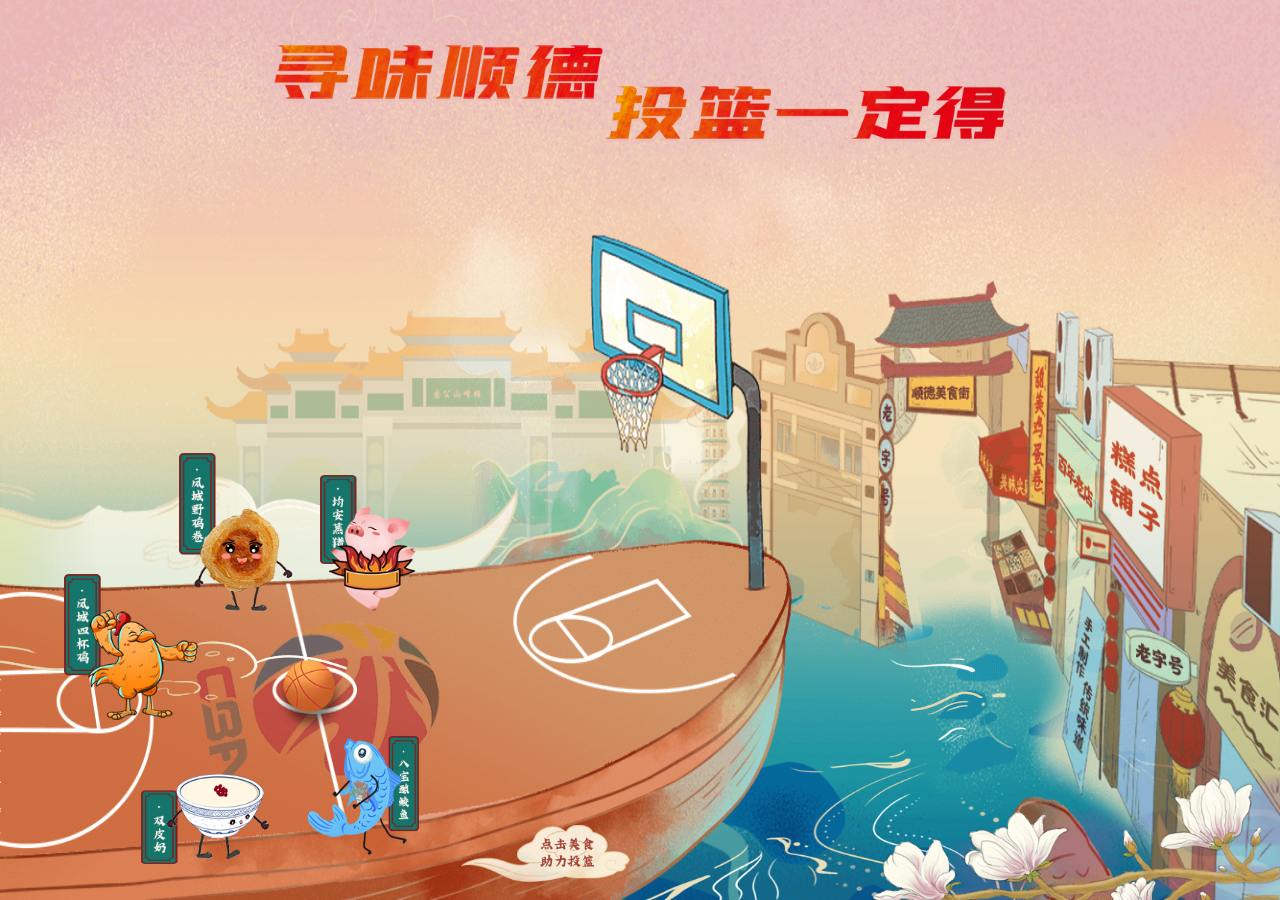
==== index.html @ 1d9ffdba "4" ====
<!DOCTYPE html>
<html lang="en">
<head>
    <meta charset="UTF-8">
    <meta http-equiv="X-UA-Compatible" content="IE=edge">
    <meta name="viewport" content="width=device-width, initial-scale=1.0,minimum-scale=1.0,maximum-scale=1.0,user-scalable=no">
    <title>寻味顺德，投篮一定得</title>

    <script>
        (function (doc, win) {
            var docEl = doc.documentElement,
                resizeEvt = 'orientationchange' in window ? 'orientationchange' : 'resize',
                recalc = function () {
                    var clientWidth = docEl.clientWidth;
                    var clientHeight = docEl.clientHeight;

                    if (!clientWidth) return;

                    // 重点——>取屏幕短边作为clientW  
                    if (clientWidth > clientHeight) {
                        clientWidth = clientHeight;
                    }

                    if (clientWidth > 750) {
                        docEl.style.fontSize = 35 + 'px';
                    } else {
                        docEl.style.fontSize = clientWidth / 16 + 'px';
                    }
                };
            if (!doc.addEventListener) return;
            win.addEventListener(resizeEvt, recalc, false);
            doc.addEventListener('DOMContentLoaded', recalc, false);
        })(document, window);
    </script>

    <link rel="stylesheet" href="./css/init.css">
    <link rel="stylesheet" href="./css/vant.css">
    <link rel="stylesheet" href="./css/animate.min.css">
    <link rel="stylesheet" href="./css/index.css">
</head>
<body>
    <div id="app" v-show="appStatus" style="display: none;" v-cloak ref="view">
        <div id="root">
            <div class="wrapper">
                <div class="mask" v-show="isMaskShow" @click="closeTips()">
                    <img class="tipsImg" src="./images/tip.png" alt="">
                </div>
                <audio id="musicBox" ref="music" src="./images/ribbon.mp3" preload="auto"></audio>

                <div class="wrap">
                    <div class="mask_page"></div>
                    <div class="ribbon"></div>
                    <div class="cheerFood">
                        <div class="cheer_chicken cheer_item cheerFoodShow"></div>
                        <div class="cheer_fcyjj cheer_item"></div>
                        <div class="cheer_pig cheer_item"></div>
                        <div class="cheer_fish cheer_item"></div>
                        <div class="cheer_spn cheer_item"></div>
                        <div class="cheer_basketball cheer_item"></div>
                    </div>
                    <div class="titleBox">
                        <div class="xun"></div>
                        <div class="wei"></div>
                        <div class="shun"></div>
                        <div class="de"></div>
                        <div class="tou"></div>
                        <div class="lan"></div>
                        <div class="yiBox">
                            <div class="yi"></div>
                        </div>
                        <div class="ding"></div>
                        <div class="da"></div>
                    </div>
                    <div class="water1"></div>
                    <div class="water2"></div>
                    <div class="water3"></div>
                    <div class="shipBox"></div>
                    <div class="flowerBox"></div>
                    <div class="cloud"></div>
                    <div class="start"></div>
                    <div class="basketball"></div>
                    <div class="chicken food_item" data-classname="chickenPlay" @click="clickFood($event)"></div>
                    <div class="fcyjj food_item" data-classname="fcyjjPlay" @click="clickFood($event)"></div>
                    <div class="pig food_item" data-classname="pigPlay" @click="clickFood($event)"></div>
                    <div class="fish food_item" data-classname="fishPlay" @click="clickFood($event)"></div>
                    <div class="spn food_item" data-classname="spnPlay" @click="clickFood($event)"></div>
                    <div class="people"></div>
                    <div class="hiddenBall"></div>
                    <div class="page_wrapper">
                        <div class="page_wrap">
                            <div class="title"><img :src="curFoodData.title" alt=""></div>
                            <div class="contentBox">
                                <div class="left_img" id="imgList">
                                    <img @click="previewImg($event)" :src="curFoodData.leftImg[0]" alt="" class="first_img">
                                    <img @click="previewImg($event)" :src="curFoodData.leftImg[1]" alt="" class="second_img">
                                </div>
                                <div class="right_text">
                                    <div class="section" v-for="(val,index) in curFoodData.contentText" :key="index">
                                       {{val}}
                                    </div>
                                </div>
                            </div>
                        </div>

                        <div class="backBtn" @click="closePage()"></div>
                    </div>
                </div>
            </div>
        </div>
    </div>
</body>

<script src="./js/jquery-3.1.1.min.js"></script>
<script src="./js/vue.min.js"></script>

<script>
    var app = new Vue({
        el:"#app",
        data:{
            winScreenW:window.screen.width,
            winScreenH:window.screen.height,
            clientW:document.documentElement.clientWidth,
            clientH:document.documentElement.clientHeight,
            appStatus:false,

            //追加参数
            isMaskShow:true,   //mask遮罩层是否显示
            isFlag:true,       //节流，防止频繁点击食物
            timer:null,        //土鸡跳动的定时器
            curFoodIndex:-1,   //当前点击的食物下标
            curFoodData:{      //当前点击的食物数据
                id:1,
                title:"",
                leftImg:[],
                contentText:[]
            },
            // 所有食物的数据
            pageData:[
                {
                    id:1,
                    title:"./images/page_chicken_title.png",
                    leftImg:["./images/page_chicken_1.png","./images/page_chicken_2.png"],
                    contentText:[
                        " “无鸡不成宴”，凤城四杯鸡是顺德传统名菜之一，每逢重大节日，少不了凤城四杯鸡的身影。",
                        "凤城四杯鸡是顺德传统名菜之一，因用四杯调料即一杯油（今用水）、一杯酒、一杯糖、一杯酱油调味而得名。这是顺德人传统吃鸡的煮法，四杯的份量是经过顺德厨师们摸索后，发现混合的味道刚刚好，煮出来的鸡颜色较深，味道浓郁，香气十足，四味调和！是一道地道的顺德家常菜。"
                    ]
                },
                {
                    id:2,
                    title:"./images/page_fcyjj_title.png",
                    leftImg:["./images/page_fcyjj_1.png","./images/page_fcyjj_2.png"],
                    contentText:[
                        "凤城野鸡卷又称大良肉卷，是广东省传统的汉族名点，属于粤菜系。产于广东省佛山市顺德区大良，二十世纪二十年代大良宜春园酒家董程师傅创制。",
                        "名目与清代袁枚《随园食谱》所载的野鸡卷相同，而用料、制作相异。以肥肉片制成，特点是甘脆酥化，焦香味美，肥而不腻，宜酒宜茶。凤城野鸡卷色泽金黄，外酥里嫩，风味特别，流传市肆，遂为顺德名肴。"
                    ]
                },
                {
                    id:3,
                    title:"./images/page_pig_title.png",
                    leftImg:["./images/page_pig_1.png","./images/page_pig_2.png"],
                    contentText:[
                        "“均安蒸猪”被称为顺德几大名菜中的“贵族”。均安蒸猪最大的特色就是一次蒸整头猪，制作工艺讲究生猪的宰割的刀工，特殊工艺制法和蒸煮火候。",
                        "均安蒸猪，关键是要有一套大型的烹具，一个超大的农家土灶，一个特大口径的铁锅，还要有一个长方形的木盆。制作时先把宰好洗干净的全猪起骨，然后用精盐、白糖、黑胡椒粉、五香粉等佐料涂遍猪的内外，体外是不用加任何染色素的。涂抹过后腌大约两小时，然后用旺火隔水蒸它一小时，就可以食用了。全猪熟肉皮爽肉滑，肥而不腻。"
                    ]
                },
                {
                    id:4,
                    title:"./images/page_fish_title.png",
                    leftImg:["./images/page_fish_1.png","./images/page_fish_2.png"],
                    contentText:[
                        " 据传，均安有个叫万让的孝子，他的父亲非常喜欢吃鲮鱼，但是鲮鱼幼骨丝特别多，所以他为其父经常去骨。对此很是苦恼，终于有一天，他想到了酿鲮鱼的方法。",
                        "他先把鲮鱼的皮囊剥出来，起去其骨，把鲮鱼肉剁成肉茸，加上少许的生粉、精盐和炒香的花生、芝麻、葱花，把它们捞匀猜韧后再酿回皮囊中，使其还原成鲮鱼模样，然后用慢火把它煎熟。八宝酿鲮鱼，不仅纯鲮鱼肉味而满足了口感，而且无骨而免除了骨鲠的烦恼。",
                        "不久，这道菜就在顺德当地流传并逐渐远播，人们还特意把这道菜取“让”字的谐音，把它叫作“酿鱼”。"
                    ]
                },
                {
                    id:5,
                    title:"./images/page_spn_title.png",
                    leftImg:["./images/page_spn_1.png","./images/page_spn_2.png"],
                    contentText:[
                        " 当年顺德一位叫何十三的农家子弟，在清晨烹制早餐的时候，不小心在水牛奶里翻了个花样，不久有个识货的老朋友买去了配方，开了间食档，顺德双皮奶便吃成了传统，而双皮奶也便由清末流传至今。",
                        "双皮奶，上层奶皮甘香，下层奶皮香滑润口。吃起来，香气浓郁 ，入口嫩滑，让人唇齿留香。"
                    ]
                }
            ]
        },
        created:function (){
            // this.getScreenScale();
        },
        mounted:function (){
            // window.addEventListener("resize",this.reverseFun,false);
            // 调用横屏切换方法
            this.resizeScreen();

            this.appStatus = true;

            // 土鸡每隔两秒跳一次
            this.jump();
        },
        computed:{
            // wrapperStyle:function (){
            //     if(this.clientW < this.clientH){
            //         this.isMaskShow = true;
            //         return {
            //             width:this.clientH + "px",
            //             height:this.clientW + "px",
            //             transform:"rotate(90deg) translateZ(0)",
            //             transformOrigin:this.clientW / 2 + 'px ' + this.clientW / 2 + 'px'
            //         }
            //     }else{
            //         this.isMaskShow = false;

            //         return {
            //             width:this.clientW + "px",
            //             height:this.clientH + "px"
            //         }
            //     }
            // },
            // curFoodData:function (){
            //     console.log("this.curFoodIndex",this.curFoodIndex,this.pageData[this.curFoodIndex]);
            //     return this.pageData[this.curFoodIndex];
            // }
        },
        watch:{
            curFoodIndex:function (newValue,oldvalue){
                this.curFoodData = this.pageData[newValue];
            }
        },
        methods:{
            // 获取屏幕缩放信息
            // getScreenScale:function (){
            //     if(this.clientW > 750){
            //         this.clientW = 640;
            //     }
            // },

            // 关闭横屏观看提示
            closeTips:function (){
                this.isMaskShow = false;
            },

            // 屏幕换向
            // reverseFun:function (){
            //     this.clientW =  document.documentElement.clientWidth;               
            //     this.clientH =  document.documentElement.clientHeight;
            //     console.log("247clientW",this.clientW,"clientH",this.clientH);            
            // },

            // 土鸡每隔两秒蹦一次
            jump:function (){
                var count = 0;
                this.timer = setInterval(function (){
                    if(count >= $(".food_item").length){
                        count = 0;
                    }
                    $(".food_item").eq(count).addClass("chicken_jump").siblings().removeClass("chicken_jump");
                    count++;
                },2000)
            },

            // 点击食物触发
            clickFood:function (event){
                if(!this.isFlag){
                    return false;
                }

                var _this = this;
                _this.isFlag = false;
                var targetEle = event.target;
                var targetClassName = targetEle.dataset.classname;
                this.playBall(event.target);
                clearInterval(this.timer);
                $(".food_item").removeClass("chicken_jump");

                setTimeout(function (){
                    $(".basketball").addClass("passBall");
                    setTimeout(function (){
                        $(".people").addClass("dunk_pig");

                        setTimeout(function (){
                            $(".hiddenBall").addClass("hideBallShow");

                            // 球在下落的过程中弹出喝彩框
                            setTimeout(function (){
                                $(".mask_page").addClass("maskShow");
                                $(".ribbon").css("display","block");
                                $(".cheerFood").css("display","block");
                                _this.$refs.music.play();
                                _this.$refs.music.volume = 0.6;

                                setTimeout(function (){
                                    // 喝彩过程结束
                                    $(".ribbon").css("display","none");
                                    $(".cheerFood").css("display","none");
                                    $(".page_wrapper").addClass("page_wrapper_show").css("display","block");
                                    $(".right_text").scrollTop(0);

                                    // 声音延长两秒才结束
                                    setTimeout(function (){
                                        _this.$refs.music.pause();
                                        _this.$refs.music.load();
                                    },500)
                                },2000)
                            },600)

                            setTimeout(function (){
                                $(".hiddenBall").removeClass("hideBallShow");
                                $(".basketball").css("display","block");
                                $(".people").removeClass("dunk_pig");
                                targetEle.classList.remove(targetClassName);
                            },2000)
                        },1500)
                    },300)

                    setTimeout(function (){
                        $(".basketball").removeClass("passBall").css("display","none");
                    },1200)
                },500)
                
            },

            // 食物触碰篮球
            playBall:function (ele){
                var _this = this;
                switch (ele.dataset.classname) {
                    case "chickenPlay":
                        ele.classList.add("chickenPlay");
                        _this.curFoodIndex = 0;
                        break;
                    case "fcyjjPlay":
                        ele.classList.add("fcyjjPlay");
                        _this.curFoodIndex = 1;
                        break;
                    case "pigPlay":
                        ele.classList.add("pigPlay");
                        _this.curFoodIndex = 2;
                        break;
                    case "fishPlay":
                        ele.classList.add("fishPlay");
                        _this.curFoodIndex = 3;
                        break;
                    case "spnPlay":
                        ele.classList.add("spnPlay");
                        _this.curFoodIndex = 4;
                        break;
                    default:
                        ele.classList.add("chickenPlay");
                        _this.curFoodIndex = 0;
                        break;
                }
                console.log("321this.curFoodIndex",this.curFoodIndex);
            },
            
            // 点击返回按钮
            closePage:function (){
                var _this = this;
                $(".page_wrapper").css("display","block").removeClass("page_wrapper_show").addClass("page_wrapper_hide");
                setTimeout(function (){
                    $(".mask_page").removeClass("maskShow");
                    $(".page_wrapper").css("display","none").removeClass("page_wrapper_hide");
                    _this.jump();
                    _this.isFlag = true;
                },300)
            },

            // 横屏切换
            resizeScreen:function (){
                const _this = this;
                // 利用 CSS3 旋转 对根容器逆时针旋转 90 度
                const detectOrient = function() {
                    _this.clientW =  document.documentElement.clientWidth;               
                    _this.clientH =  document.documentElement.clientHeight;
                    $wrapper = _this.$refs.view, // 这里是页面最外层元素
                    style = "";

                    if (_this.clientW >= _this.clientH) {
                        // 横屏
                        _this.isMaskShow = false;
                        style += "width:" + _this.clientW + "px;"; // 注意旋转后的宽高切换
                        style += "height:" + _this.clientH + "px;";
                        style += "-webkit-transform: rotate(0); transform: rotate(0);";
                        style += "-webkit-transform-origin: 0 0;";
                        style += "transform-origin: 0 0;";
                    } else {
                        // 竖屏
                        _this.isMaskShow = true;
                        style += "width:" + _this.clientH + "px;";
                        style += "height:" + _this.clientW + "px;";
                        style +=
                            "-webkit-transform: rotate(90deg); transform: rotate(90deg);";
                        // 注意旋转中点的处理
                        style +=
                            "-webkit-transform-origin: " +
                            _this.clientW / 2 +
                            "px " +
                            _this.clientW / 2 +
                            "px;";
                        style += "transform-origin: " + _this.clientW / 2 + "px " + _this.clientW / 2 + "px;";
                    }
                    $wrapper.style.cssText = style;
                };
                window.onresize = detectOrient;
                detectOrient();
            },

            // 图片点击放大
            previewImg:function (e){
                var appBox=document.getElementById('app');
                var  newDiv=document.createElement('div');
                newDiv.style="width:100%;height:100%;position: absolute;left:0;top:0;background-color:rgba(0,0,0,.6);z-index:9999;";
                newDiv.classList.add("previewImgWrap");

                var  newImg=document.createElement('img');
                newImg.style="position: absolute;top:50%;left:50%;width:80%;height:80%;z-index:10000;transform:translate(-50%,-50%);object-fit: contain;";
                newImg.src=e.target.src;
               
                newDiv.appendChild(newImg);
                appBox.appendChild(newDiv);
                
                $(".previewImgWrap").click(function (){
                    if(!!this){
                        appBox.removeChild(this);
                    }
                })
            }

        },
    })
</script>
</html>
---- css/init.css ----
*{
  -webkit-overflow-scrolling : touch;
}
.mint-indicator {
    display: block;
    width: 100%;
    height: 100%;
    position: fixed;
    left: 0;
    top: 0;
    z-index: 9999999999;
  }
  body,
  div,
  span,
  header,
  footer,
  nav,
  section,
  aside,
  article,
  ul,
  dl,
  dt,
  dd,
  li,
  a,
  p,
  h1,
  h2,
  h3,
  h4,
  h5,
  h6,
  i,
  b,
  textarea,
  button,
  input,
  select,
  figure,
  figcaption {
    padding: 0;
    margin: 0;
    list-style: none;
    font-style: normal;
    text-decoration: none;
    border: none;
    font-weight: normal;
    font-family: "Microsoft Yahei";
    box-sizing: border-box;
    -webkit-tap-highlight-color: transparent;
    -webkit-font-smoothing: antialiased;
    -webkit-backface-visibility: hidden;
    opacity: 1;
  }
  div,
  header,
  footer,
  section,
  article,
  aside {
    display: block;
  }
  body:hover,
  div:hover,
  span:hover,
  header:hover,
  footer:hover,
  nav:hover,
  section:hover,
  aside:hover,
  article:hover,
  ul:hover,
  dl:hover,
  dt:hover,
  dd:hover,
  li:hover,
  a:hover,
  p:hover,
  h1:hover,
  h2:hover,
  h3:hover,
  h4:hover,
  h5:hover,
  h6:hover,
  i:hover,
  b:hover,
  textarea:hover,
  button:hover,
  input:hover,
  select:hover,
  figure:hover,
  figcaption:hover {
    outline: none;
  }
  input[type="button"],
  input[type="submit"],
  input[type="search"],
  input[type="reset"] {
    -webkit-appearance: none;
  }
  textarea {
    -webkit-appearance: none;
  }
  
  img {
    border: none;
    display: block;
    max-width: 100%;
    transform: translate3d(0, 0, 0);
  }
  html,
  body {
    font-size: 12px;
    width: 100%;
    height: 100%;
    background: #fafafa !important;
    user-select: none;
    -webkit-user-select: none;
  }
  em {
    font-style: normal;
  }
  table {
    border-collapse: collapse;
    width: 100%;
  }
  input,
  textarea,p,h1,h2,h3,h4,h5 {
    -webkit-user-select: text;
  }

  [v-cloak]{
    display: none !important;
  }
---- css/vant.css ----
html{-webkit-tap-highlight-color:transparent}body{margin:0}a{text-decoration:none}[class*=van-]:focus,a:focus,button:focus,input:focus,textarea:focus{outline:0}ol,ul{margin:0;padding:0;list-style:none}button,input,textarea{color:inherit;font:inherit}.van-ellipsis{overflow:hidden;white-space:nowrap;text-overflow:ellipsis}.van-multi-ellipsis--l2{display:-webkit-box;overflow:hidden;text-overflow:ellipsis;-webkit-line-clamp:2;-webkit-box-orient:vertical}.van-multi-ellipsis--l3{display:-webkit-box;overflow:hidden;text-overflow:ellipsis;-webkit-line-clamp:3;-webkit-box-orient:vertical}.van-clearfix::after{display:table;clear:both;content:''}[class*=van-hairline]::after{position:absolute;box-sizing:border-box;content:' ';pointer-events:none;top:-50%;right:-50%;bottom:-50%;left:-50%;border:0 solid #ebedf0;-webkit-transform:scale(.5);transform:scale(.5)}.van-hairline,.van-hairline--bottom,.van-hairline--left,.van-hairline--right,.van-hairline--surround,.van-hairline--top,.van-hairline--top-bottom{position:relative}.van-hairline--top::after{border-top-width:1px}.van-hairline--left::after{border-left-width:1px}.van-hairline--right::after{border-right-width:1px}.van-hairline--bottom::after{border-bottom-width:1px}.van-hairline--top-bottom::after,.van-hairline-unset--top-bottom::after{border-width:1px 0}.van-hairline--surround::after{border-width:1px}@-webkit-keyframes van-slide-up-enter{from{-webkit-transform:translate3d(0,100%,0);transform:translate3d(0,100%,0)}}@keyframes van-slide-up-enter{from{-webkit-transform:translate3d(0,100%,0);transform:translate3d(0,100%,0)}}@-webkit-keyframes van-slide-up-leave{to{-webkit-transform:translate3d(0,100%,0);transform:translate3d(0,100%,0)}}@keyframes van-slide-up-leave{to{-webkit-transform:translate3d(0,100%,0);transform:translate3d(0,100%,0)}}@-webkit-keyframes van-slide-down-enter{from{-webkit-transform:translate3d(0,-100%,0);transform:translate3d(0,-100%,0)}}@keyframes van-slide-down-enter{from{-webkit-transform:translate3d(0,-100%,0);transform:translate3d(0,-100%,0)}}@-webkit-keyframes van-slide-down-leave{to{-webkit-transform:translate3d(0,-100%,0);transform:translate3d(0,-100%,0)}}@keyframes van-slide-down-leave{to{-webkit-transform:translate3d(0,-100%,0);transform:translate3d(0,-100%,0)}}@-webkit-keyframes van-slide-left-enter{from{-webkit-transform:translate3d(-100%,0,0);transform:translate3d(-100%,0,0)}}@keyframes van-slide-left-enter{from{-webkit-transform:translate3d(-100%,0,0);transform:translate3d(-100%,0,0)}}@-webkit-keyframes van-slide-left-leave{to{-webkit-transform:translate3d(-100%,0,0);transform:translate3d(-100%,0,0)}}@keyframes van-slide-left-leave{to{-webkit-transform:translate3d(-100%,0,0);transform:translate3d(-100%,0,0)}}@-webkit-keyframes van-slide-right-enter{from{-webkit-transform:translate3d(100%,0,0);transform:translate3d(100%,0,0)}}@keyframes van-slide-right-enter{from{-webkit-transform:translate3d(100%,0,0);transform:translate3d(100%,0,0)}}@-webkit-keyframes van-slide-right-leave{to{-webkit-transform:translate3d(100%,0,0);transform:translate3d(100%,0,0)}}@keyframes van-slide-right-leave{to{-webkit-transform:translate3d(100%,0,0);transform:translate3d(100%,0,0)}}@-webkit-keyframes van-fade-in{from{opacity:0}to{opacity:1}}@keyframes van-fade-in{from{opacity:0}to{opacity:1}}@-webkit-keyframes van-fade-out{from{opacity:1}to{opacity:0}}@keyframes van-fade-out{from{opacity:1}to{opacity:0}}@-webkit-keyframes van-rotate{from{-webkit-transform:rotate(0);transform:rotate(0)}to{-webkit-transform:rotate(360deg);transform:rotate(360deg)}}@keyframes van-rotate{from{-webkit-transform:rotate(0);transform:rotate(0)}to{-webkit-transform:rotate(360deg);transform:rotate(360deg)}}.van-fade-enter-active{-webkit-animation:.3s van-fade-in;animation:.3s van-fade-in}.van-fade-leave-active{-webkit-animation:.3s van-fade-out;animation:.3s van-fade-out}.van-slide-up-enter-active{-webkit-animation:van-slide-up-enter .3s both ease;animation:van-slide-up-enter .3s both ease}.van-slide-up-leave-active{-webkit-animation:van-slide-up-leave .3s both ease;animation:van-slide-up-leave .3s both ease}.van-slide-down-enter-active{-webkit-animation:van-slide-down-enter .3s both ease;animation:van-slide-down-enter .3s both ease}.van-slide-down-leave-active{-webkit-animation:van-slide-down-leave .3s both ease;animation:van-slide-down-leave .3s both ease}.van-slide-left-enter-active{-webkit-animation:van-slide-left-enter .3s both ease;animation:van-slide-left-enter .3s both ease}.van-slide-left-leave-active{-webkit-animation:van-slide-left-leave .3s both ease;animation:van-slide-left-leave .3s both ease}.van-slide-right-enter-active{-webkit-animation:van-slide-right-enter .3s both ease;animation:van-slide-right-enter .3s both ease}.van-slide-right-leave-active{-webkit-animation:van-slide-right-leave .3s both ease;animation:van-slide-right-leave .3s both ease}.van-overlay{position:fixed;top:0;left:0;z-index:1;width:100%;height:100%;background-color:rgba(0,0,0,.7)}.van-info{position:absolute;top:0;right:0;box-sizing:border-box;min-width:16px;padding:0 3px;color:#fff;font-weight:500;font-size:12px;font-family:PingFang SC,Helvetica Neue,Arial,sans-serif;line-height:14px;text-align:center;background-color:#ee0a24;border:1px solid #fff;border-radius:16px;-webkit-transform:translate(50%,-50%);transform:translate(50%,-50%);-webkit-transform-origin:100%;transform-origin:100%}.van-info--dot{width:8px;min-width:0;height:8px;background-color:#ee0a24;border-radius:100%}.van-sidebar-item{display:block;box-sizing:border-box;padding:20px 12px 20px 8px;overflow:hidden;color:#323233;font-size:14px;line-height:20px;word-wrap:break-word;background-color:#fafafa;border-left:3px solid transparent;cursor:pointer;-webkit-user-select:none;user-select:none}.van-sidebar-item__text{position:relative;display:inline-block}.van-sidebar-item:active{background-color:#f2f3f5}.van-sidebar-item:not(:last-child)::after{border-bottom-width:1px}.van-sidebar-item--select{color:#323233;font-weight:500;border-color:#ee0a24}.van-sidebar-item--select::after{border-right-width:1px}.van-sidebar-item--select,.van-sidebar-item--select:active{background-color:#fff}.van-sidebar-item--disabled{color:#c8c9cc;cursor:not-allowed}.van-sidebar-item--disabled:active{background-color:#fafafa}@font-face{font-weight:400;font-family:vant-icon;font-style:normal;font-display:auto;src:url(https://img.yzcdn.cn/vant/vant-icon-db1de1.woff2) format('woff2'),url(https://img.yzcdn.cn/vant/vant-icon-db1de1.woff) format('woff'),url(https://img.yzcdn.cn/vant/vant-icon-db1de1.ttf) format('truetype')}.van-icon{position:relative;display:inline-block;font:normal normal normal 14px/1 vant-icon;font-size:inherit;text-rendering:auto;-webkit-font-smoothing:antialiased}.van-icon::before{display:inline-block}.van-icon-add-o::before{content:"\F000"}.van-icon-add-square::before{content:"\F001"}.van-icon-add::before{content:"\F002"}.van-icon-after-sale::before{content:"\F003"}.van-icon-aim::before{content:"\F004"}.van-icon-alipay::before{content:"\F005"}.van-icon-apps-o::before{content:"\F006"}.van-icon-arrow-down::before{content:"\F007"}.van-icon-arrow-left::before{content:"\F008"}.van-icon-arrow-up::before{content:"\F009"}.van-icon-arrow::before{content:"\F00A"}.van-icon-ascending::before{content:"\F00B"}.van-icon-audio::before{content:"\F00C"}.van-icon-award-o::before{content:"\F00D"}.van-icon-award::before{content:"\F00E"}.van-icon-bag-o::before{content:"\F00F"}.van-icon-bag::before{content:"\F010"}.van-icon-balance-list-o::before{content:"\F011"}.van-icon-balance-list::before{content:"\F012"}.van-icon-balance-o::before{content:"\F013"}.van-icon-balance-pay::before{content:"\F014"}.van-icon-bar-chart-o::before{content:"\F015"}.van-icon-bars::before{content:"\F016"}.van-icon-bell::before{content:"\F017"}.van-icon-bill-o::before{content:"\F018"}.van-icon-bill::before{content:"\F019"}.van-icon-birthday-cake-o::before{content:"\F01A"}.van-icon-bookmark-o::before{content:"\F01B"}.van-icon-bookmark::before{content:"\F01C"}.van-icon-browsing-history-o::before{content:"\F01D"}.van-icon-browsing-history::before{content:"\F01E"}.van-icon-brush-o::before{content:"\F01F"}.van-icon-bulb-o::before{content:"\F020"}.van-icon-bullhorn-o::before{content:"\F021"}.van-icon-calender-o::before{content:"\F022"}.van-icon-card::before{content:"\F023"}.van-icon-cart-circle-o::before{content:"\F024"}.van-icon-cart-circle::before{content:"\F025"}.van-icon-cart-o::before{content:"\F026"}.van-icon-cart::before{content:"\F027"}.van-icon-cash-back-record::before{content:"\F028"}.van-icon-cash-on-deliver::before{content:"\F029"}.van-icon-cashier-o::before{content:"\F02A"}.van-icon-certificate::before{content:"\F02B"}.van-icon-chart-trending-o::before{content:"\F02C"}.van-icon-chat-o::before{content:"\F02D"}.van-icon-chat::before{content:"\F02E"}.van-icon-checked::before{content:"\F02F"}.van-icon-circle::before{content:"\F030"}.van-icon-clear::before{content:"\F031"}.van-icon-clock-o::before{content:"\F032"}.van-icon-clock::before{content:"\F033"}.van-icon-close::before{content:"\F034"}.van-icon-closed-eye::before{content:"\F035"}.van-icon-cluster-o::before{content:"\F036"}.van-icon-cluster::before{content:"\F037"}.van-icon-column::before{content:"\F038"}.van-icon-comment-circle-o::before{content:"\F039"}.van-icon-comment-circle::before{content:"\F03A"}.van-icon-comment-o::before{content:"\F03B"}.van-icon-comment::before{content:"\F03C"}.van-icon-completed::before{content:"\F03D"}.van-icon-contact::before{content:"\F03E"}.van-icon-coupon-o::before{content:"\F03F"}.van-icon-coupon::before{content:"\F040"}.van-icon-credit-pay::before{content:"\F041"}.van-icon-cross::before{content:"\F042"}.van-icon-debit-pay::before{content:"\F043"}.van-icon-delete::before{content:"\F044"}.van-icon-descending::before{content:"\F045"}.van-icon-description::before{content:"\F046"}.van-icon-desktop-o::before{content:"\F047"}.van-icon-diamond-o::before{content:"\F048"}.van-icon-diamond::before{content:"\F049"}.van-icon-discount::before{content:"\F04A"}.van-icon-down::before{content:"\F04B"}.van-icon-ecard-pay::before{content:"\F04C"}.van-icon-edit::before{content:"\F04D"}.van-icon-ellipsis::before{content:"\F04E"}.van-icon-empty::before{content:"\F04F"}.van-icon-envelop-o::before{content:"\F050"}.van-icon-exchange::before{content:"\F051"}.van-icon-expand-o::before{content:"\F052"}.van-icon-expand::before{content:"\F053"}.van-icon-eye-o::before{content:"\F054"}.van-icon-eye::before{content:"\F055"}.van-icon-fail::before{content:"\F056"}.van-icon-failure::before{content:"\F057"}.van-icon-filter-o::before{content:"\F058"}.van-icon-fire-o::before{content:"\F059"}.van-icon-fire::before{content:"\F05A"}.van-icon-flag-o::before{content:"\F05B"}.van-icon-flower-o::before{content:"\F05C"}.van-icon-free-postage::before{content:"\F05D"}.van-icon-friends-o::before{content:"\F05E"}.van-icon-friends::before{content:"\F05F"}.van-icon-gem-o::before{content:"\F060"}.van-icon-gem::before{content:"\F061"}.van-icon-gift-card-o::before{content:"\F062"}.van-icon-gift-card::before{content:"\F063"}.van-icon-gift-o::before{content:"\F064"}.van-icon-gift::before{content:"\F065"}.van-icon-gold-coin-o::before{content:"\F066"}.van-icon-gold-coin::before{content:"\F067"}.van-icon-good-job-o::before{content:"\F068"}.van-icon-good-job::before{content:"\F069"}.van-icon-goods-collect-o::before{content:"\F06A"}.van-icon-goods-collect::before{content:"\F06B"}.van-icon-graphic::before{content:"\F06C"}.van-icon-home-o::before{content:"\F06D"}.van-icon-hot-o::before{content:"\F06E"}.van-icon-hot-sale-o::before{content:"\F06F"}.van-icon-hot-sale::before{content:"\F070"}.van-icon-hot::before{content:"\F071"}.van-icon-hotel-o::before{content:"\F072"}.van-icon-idcard::before{content:"\F073"}.van-icon-info-o::before{content:"\F074"}.van-icon-info::before{content:"\F075"}.van-icon-invition::before{content:"\F076"}.van-icon-label-o::before{content:"\F077"}.van-icon-label::before{content:"\F078"}.van-icon-like-o::before{content:"\F079"}.van-icon-like::before{content:"\F07A"}.van-icon-live::before{content:"\F07B"}.van-icon-location-o::before{content:"\F07C"}.van-icon-location::before{content:"\F07D"}.van-icon-lock::before{content:"\F07E"}.van-icon-logistics::before{content:"\F07F"}.van-icon-manager-o::before{content:"\F080"}.van-icon-manager::before{content:"\F081"}.van-icon-map-marked::before{content:"\F082"}.van-icon-medal-o::before{content:"\F083"}.van-icon-medal::before{content:"\F084"}.van-icon-more-o::before{content:"\F085"}.van-icon-more::before{content:"\F086"}.van-icon-music-o::before{content:"\F087"}.van-icon-music::before{content:"\F088"}.van-icon-new-arrival-o::before{content:"\F089"}.van-icon-new-arrival::before{content:"\F08A"}.van-icon-new-o::before{content:"\F08B"}.van-icon-new::before{content:"\F08C"}.van-icon-newspaper-o::before{content:"\F08D"}.van-icon-notes-o::before{content:"\F08E"}.van-icon-orders-o::before{content:"\F08F"}.van-icon-other-pay::before{content:"\F090"}.van-icon-paid::before{content:"\F091"}.van-icon-passed::before{content:"\F092"}.van-icon-pause-circle-o::before{content:"\F093"}.van-icon-pause-circle::before{content:"\F094"}.van-icon-pause::before{content:"\F095"}.van-icon-peer-pay::before{content:"\F096"}.van-icon-pending-payment::before{content:"\F097"}.van-icon-phone-circle-o::before{content:"\F098"}.van-icon-phone-circle::before{content:"\F099"}.van-icon-phone-o::before{content:"\F09A"}.van-icon-phone::before{content:"\F09B"}.van-icon-photo-o::before{content:"\F09C"}.van-icon-photo::before{content:"\F09D"}.van-icon-photograph::before{content:"\F09E"}.van-icon-play-circle-o::before{content:"\F09F"}.van-icon-play-circle::before{content:"\F0A0"}.van-icon-play::before{content:"\F0A1"}.van-icon-plus::before{content:"\F0A2"}.van-icon-point-gift-o::before{content:"\F0A3"}.van-icon-point-gift::before{content:"\F0A4"}.van-icon-points::before{content:"\F0A5"}.van-icon-printer::before{content:"\F0A6"}.van-icon-qr-invalid::before{content:"\F0A7"}.van-icon-qr::before{content:"\F0A8"}.van-icon-question-o::before{content:"\F0A9"}.van-icon-question::before{content:"\F0AA"}.van-icon-records::before{content:"\F0AB"}.van-icon-refund-o::before{content:"\F0AC"}.van-icon-replay::before{content:"\F0AD"}.van-icon-scan::before{content:"\F0AE"}.van-icon-search::before{content:"\F0AF"}.van-icon-send-gift-o::before{content:"\F0B0"}.van-icon-send-gift::before{content:"\F0B1"}.van-icon-service-o::before{content:"\F0B2"}.van-icon-service::before{content:"\F0B3"}.van-icon-setting-o::before{content:"\F0B4"}.van-icon-setting::before{content:"\F0B5"}.van-icon-share::before{content:"\F0B6"}.van-icon-shop-collect-o::before{content:"\F0B7"}.van-icon-shop-collect::before{content:"\F0B8"}.van-icon-shop-o::before{content:"\F0B9"}.van-icon-shop::before{content:"\F0BA"}.van-icon-shopping-cart-o::before{content:"\F0BB"}.van-icon-shopping-cart::before{content:"\F0BC"}.van-icon-shrink::before{content:"\F0BD"}.van-icon-sign::before{content:"\F0BE"}.van-icon-smile-comment-o::before{content:"\F0BF"}.van-icon-smile-comment::before{content:"\F0C0"}.van-icon-smile-o::before{content:"\F0C1"}.van-icon-smile::before{content:"\F0C2"}.van-icon-star-o::before{content:"\F0C3"}.van-icon-star::before{content:"\F0C4"}.van-icon-stop-circle-o::before{content:"\F0C5"}.van-icon-stop-circle::before{content:"\F0C6"}.van-icon-stop::before{content:"\F0C7"}.van-icon-success::before{content:"\F0C8"}.van-icon-thumb-circle-o::before{content:"\F0C9"}.van-icon-thumb-circle::before{content:"\F0CA"}.van-icon-todo-list-o::before{content:"\F0CB"}.van-icon-todo-list::before{content:"\F0CC"}.van-icon-tosend::before{content:"\F0CD"}.van-icon-tv-o::before{content:"\F0CE"}.van-icon-umbrella-circle::before{content:"\F0CF"}.van-icon-underway-o::before{content:"\F0D0"}.van-icon-underway::before{content:"\F0D1"}.van-icon-upgrade::before{content:"\F0D2"}.van-icon-user-circle-o::before{content:"\F0D3"}.van-icon-user-o::before{content:"\F0D4"}.van-icon-video-o::before{content:"\F0D5"}.van-icon-video::before{content:"\F0D6"}.van-icon-vip-card-o::before{content:"\F0D7"}.van-icon-vip-card::before{content:"\F0D8"}.van-icon-volume-o::before{content:"\F0D9"}.van-icon-volume::before{content:"\F0DA"}.van-icon-wap-home-o::before{content:"\F0DB"}.van-icon-wap-home::before{content:"\F0DC"}.van-icon-wap-nav::before{content:"\F0DD"}.van-icon-warn-o::before{content:"\F0DE"}.van-icon-warning-o::before{content:"\F0DF"}.van-icon-warning::before{content:"\F0E0"}.van-icon-weapp-nav::before{content:"\F0E1"}.van-icon-wechat::before{content:"\F0E2"}.van-icon-youzan-shield::before{content:"\F0E3"}.van-icon__image{width:1em;height:1em;object-fit:contain}.van-tabbar-item{display:-webkit-box;display:-webkit-flex;display:flex;-webkit-box-flex:1;-webkit-flex:1;flex:1;-webkit-box-orient:vertical;-webkit-box-direction:normal;-webkit-flex-direction:column;flex-direction:column;-webkit-box-align:center;-webkit-align-items:center;align-items:center;-webkit-box-pack:center;-webkit-justify-content:center;justify-content:center;color:#646566;font-size:12px;line-height:1;cursor:pointer}.van-tabbar-item__icon{position:relative;margin-bottom:5px;font-size:18px}.van-tabbar-item__icon .van-icon{display:block;min-width:1em}.van-tabbar-item__icon img{display:block;height:18px}.van-tabbar-item--active{color:#1989fa}.van-tabbar-item .van-info{margin-top:2px}.van-step{position:relative;-webkit-box-flex:1;-webkit-flex:1;flex:1;color:#969799;font-size:14px}.van-step__circle{display:block;width:5px;height:5px;background-color:#969799;border-radius:50%}.van-step__line{position:absolute;background-color:#ebedf0;-webkit-transition:background-color .3s;transition:background-color .3s}.van-step--horizontal{float:left}.van-step--horizontal:first-child .van-step__title{margin-left:0;-webkit-transform:none;transform:none}.van-step--horizontal:last-child{position:absolute;right:1px;width:auto}.van-step--horizontal:last-child .van-step__title{margin-left:0;-webkit-transform:none;transform:none}.van-step--horizontal:last-child .van-step__circle-container{right:-9px;left:auto}.van-step--horizontal .van-step__circle-container{position:absolute;top:30px;left:-8px;z-index:1;padding:0 8px;background-color:#fff;-webkit-transform:translateY(-50%);transform:translateY(-50%)}.van-step--horizontal .van-step__title{display:inline-block;margin-left:3px;font-size:12px;-webkit-transform:translateX(-50%);transform:translateX(-50%)}@media (max-width:321px){.van-step--horizontal .van-step__title{font-size:11px}}.van-step--horizontal .van-step__line{top:30px;left:0;width:100%;height:1px}.van-step--horizontal .van-step__icon{display:block;font-size:12px}.van-step--horizontal .van-step--process{color:#323233}.van-step--vertical{display:block;float:none;padding:10px 10px 10px 0;line-height:18px}.van-step--vertical:not(:last-child)::after{border-bottom-width:1px}.van-step--vertical:first-child::before{position:absolute;top:0;left:-15px;z-index:1;width:1px;height:20px;background-color:#fff;content:''}.van-step--vertical .van-step__circle-container{position:absolute;top:19px;left:-15px;z-index:2;font-size:12px;line-height:1;-webkit-transform:translate(-50%,-50%);transform:translate(-50%,-50%)}.van-step--vertical .van-step__line{top:16px;left:-15px;width:1px;height:100%}.van-step:last-child .van-step__line{width:0}.van-step--finish{color:#323233}.van-step--finish .van-step__circle,.van-step--finish .van-step__line{background-color:#07c160}.van-step__icon,.van-step__title{-webkit-transition:color .3s;transition:color .3s}.van-step__icon--active,.van-step__title--active{color:#07c160}.van-rate{display:-webkit-inline-box;display:-webkit-inline-flex;display:inline-flex;cursor:pointer;-webkit-user-select:none;user-select:none}.van-rate__item{position:relative}.van-rate__item:not(:last-child){padding-right:4px}.van-rate__icon{display:block;width:1em;color:#c8c9cc;font-size:20px}.van-rate__icon--half{position:absolute;top:0;left:0;width:.5em;overflow:hidden}.van-rate__icon--full{color:#ffd21e}.van-rate__icon--disabled{color:#bdbdbd}.van-rate--disabled{cursor:not-allowed}.van-rate--readonly{cursor:default}.van-notice-bar{position:relative;display:-webkit-box;display:-webkit-flex;display:flex;-webkit-box-align:center;-webkit-align-items:center;align-items:center;height:40px;padding:0 16px;color:#ed6a0c;font-size:14px;line-height:24px;background-color:#fffbe8}.van-notice-bar__left-icon,.van-notice-bar__right-icon{min-width:22px;font-size:16px}.van-notice-bar__right-icon{text-align:right;cursor:pointer}.van-notice-bar__wrap{position:relative;-webkit-box-flex:1;-webkit-flex:1;flex:1;height:24px;overflow:hidden}.van-notice-bar__content{position:absolute;white-space:nowrap}.van-notice-bar__content.van-ellipsis{max-width:100%}.van-notice-bar__play{-webkit-animation:van-notice-bar-play linear both;animation:van-notice-bar-play linear both}.van-notice-bar__play--infinite{-webkit-animation:van-notice-bar-play-infinite linear infinite both;animation:van-notice-bar-play-infinite linear infinite both}.van-notice-bar--wrapable{height:auto;padding:8px 16px}.van-notice-bar--wrapable .van-notice-bar__wrap{height:auto}.van-notice-bar--wrapable .van-notice-bar__content{position:relative;white-space:normal;word-wrap:break-word}@-webkit-keyframes van-notice-bar-play{to{-webkit-transform:translate3d(-100%,0,0);transform:translate3d(-100%,0,0)}}@keyframes van-notice-bar-play{to{-webkit-transform:translate3d(-100%,0,0);transform:translate3d(-100%,0,0)}}@-webkit-keyframes van-notice-bar-play-infinite{to{-webkit-transform:translate3d(-100%,0,0);transform:translate3d(-100%,0,0)}}@keyframes van-notice-bar-play-infinite{to{-webkit-transform:translate3d(-100%,0,0);transform:translate3d(-100%,0,0)}}.van-nav-bar{position:relative;z-index:1;height:46px;line-height:46px;text-align:center;background-color:#fff;-webkit-user-select:none;user-select:none}.van-nav-bar .van-icon{color:#1989fa;vertical-align:middle}.van-nav-bar__arrow{min-width:1em;font-size:16px}.van-nav-bar__arrow+.van-nav-bar__text{margin-left:-20px;padding-left:25px}.van-nav-bar--fixed{position:fixed;top:0;left:0;width:100%}.van-nav-bar__title{max-width:60%;margin:0 auto;color:#323233;font-weight:500;font-size:16px}.van-nav-bar__left,.van-nav-bar__right{position:absolute;bottom:0;font-size:14px;cursor:pointer}.van-nav-bar__left{left:16px}.van-nav-bar__right{right:16px}.van-nav-bar__text{display:inline-block;margin:0 -16px;padding:0 16px;color:#1989fa;vertical-align:middle}.van-nav-bar__text:active{background-color:#f2f3f5}.van-grid-item{position:relative;box-sizing:border-box}.van-grid-item--square{height:0}.van-grid-item__content{display:-webkit-box;display:-webkit-flex;display:flex;-webkit-box-orient:vertical;-webkit-box-direction:normal;-webkit-flex-direction:column;flex-direction:column;box-sizing:border-box;height:100%;padding:16px 8px;background-color:#fff}.van-grid-item__content::after{z-index:1;border-width:0 1px 1px 0}.van-grid-item__content--square{position:absolute;top:0;right:0;left:0}.van-grid-item__content--center{-webkit-box-align:center;-webkit-align-items:center;align-items:center;-webkit-box-pack:center;-webkit-justify-content:center;justify-content:center}.van-grid-item__content--surround::after{border-width:1px}.van-grid-item__content--clickable{cursor:pointer}.van-grid-item__content--clickable:active{background-color:#f2f3f5}.van-grid-item__icon{font-size:28px}.van-grid-item__icon-wrapper{position:relative}.van-grid-item__text{color:#646566;font-size:12px;word-wrap:break-word}.van-grid-item__icon+.van-grid-item__text{margin-top:8px}.van-goods-action-icon{display:-webkit-box;display:-webkit-flex;display:flex;-webkit-box-orient:vertical;-webkit-box-direction:normal;-webkit-flex-direction:column;flex-direction:column;-webkit-box-pack:center;-webkit-justify-content:center;justify-content:center;min-width:48px;height:100%;color:#646566;font-size:10px;line-height:1;text-align:center;background-color:#fff;cursor:pointer}.van-goods-action-icon:active{background-color:#f2f3f5}.van-goods-action-icon__icon{position:relative;width:1em;margin:0 auto 5px;color:#323233;font-size:18px}.van-checkbox{display:-webkit-box;display:-webkit-flex;display:flex;-webkit-box-align:center;-webkit-align-items:center;align-items:center;overflow:hidden;cursor:pointer;-webkit-user-select:none;user-select:none}.van-checkbox--disabled{cursor:not-allowed}.van-checkbox--label-disabled{cursor:default}.van-checkbox--horizontal{margin-right:12px}.van-checkbox__icon{-webkit-box-flex:0;-webkit-flex:none;flex:none;height:1em;font-size:20px;line-height:1em;cursor:pointer}.van-checkbox__icon .van-icon{display:block;box-sizing:border-box;width:1.25em;height:1.25em;color:transparent;font-size:.8em;line-height:inherit;text-align:center;border:1px solid #c8c9cc;-webkit-transition-duration:.2s;transition-duration:.2s;-webkit-transition-property:color,border-color,background-color;transition-property:color,border-color,background-color}.van-checkbox__icon--round .van-icon{border-radius:100%}.van-checkbox__icon--checked .van-icon{color:#fff;background-color:#1989fa;border-color:#1989fa}.van-checkbox__icon--disabled{cursor:not-allowed}.van-checkbox__icon--disabled .van-icon{background-color:#ebedf0;border-color:#c8c9cc}.van-checkbox__icon--disabled.van-checkbox__icon--checked .van-icon{color:#c8c9cc}.van-checkbox__label{margin-left:8px;color:#323233;line-height:20px}.van-checkbox__label--left{margin:0 8px 0 0}.van-checkbox__label--disabled{color:#c8c9cc}.van-coupon{margin:0 12px 12px;overflow:hidden;background-color:#fff;border-radius:8px;box-shadow:0 0 4px rgba(0,0,0,.1)}.van-coupon:active{background-color:#f2f3f5}.van-coupon__content{display:-webkit-box;display:-webkit-flex;display:flex;-webkit-box-align:center;-webkit-align-items:center;align-items:center;box-sizing:border-box;min-height:84px;padding:14px 0;color:#323233}.van-coupon__head{position:relative;min-width:96px;padding:0 8px;color:#ee0a24;text-align:center}.van-coupon__amount,.van-coupon__condition,.van-coupon__name,.van-coupon__valid{overflow:hidden;white-space:nowrap;text-overflow:ellipsis}.van-coupon__amount{margin-bottom:6px;font-weight:500;font-size:30px;overflow:hidden;white-space:nowrap;text-overflow:ellipsis}.van-coupon__amount span{font-weight:400;font-size:40%}.van-coupon__amount span:not(:empty){margin-left:2px}.van-coupon__condition{font-size:12px;line-height:16px;white-space:pre-wrap}.van-coupon__body{position:relative;-webkit-box-flex:1;-webkit-flex:1;flex:1;border-radius:0 8px 8px 0}.van-coupon__name{margin-bottom:10px;font-weight:700;font-size:14px;line-height:20px}.van-coupon__valid{font-size:12px}.van-coupon__corner{position:absolute;top:0;right:16px;bottom:0}.van-coupon__description{padding:8px 16px;font-size:12px;border-top:1px dashed #ebedf0}.van-coupon--disabled:active{background-color:#fff}.van-coupon--disabled .van-coupon-item__content{height:74px}.van-coupon--disabled .van-coupon__head{color:inherit}.van-image{position:relative;display:inline-block}.van-image--round{overflow:hidden;border-radius:50%}.van-image--round img{border-radius:inherit}.van-image__error,.van-image__img,.van-image__loading{display:block;width:100%;height:100%}.van-image__error,.van-image__loading{position:absolute;top:0;left:0;display:-webkit-box;display:-webkit-flex;display:flex;-webkit-box-orient:vertical;-webkit-box-direction:normal;-webkit-flex-direction:column;flex-direction:column;-webkit-box-align:center;-webkit-align-items:center;align-items:center;-webkit-box-pack:center;-webkit-justify-content:center;justify-content:center;color:#969799;font-size:14px;background-color:#f7f8fa}.van-image__loading-icon{font-size:22px}.van-image__error-icon{font-size:22px}.van-radio{display:-webkit-box;display:-webkit-flex;display:flex;-webkit-box-align:center;-webkit-align-items:center;align-items:center;overflow:hidden;cursor:pointer;-webkit-user-select:none;user-select:none}.van-radio--disabled{cursor:not-allowed}.van-radio--label-disabled{cursor:default}.van-radio--horizontal{margin-right:12px}.van-radio__icon{-webkit-box-flex:0;-webkit-flex:none;flex:none;height:1em;font-size:20px;line-height:1em;cursor:pointer}.van-radio__icon .van-icon{display:block;box-sizing:border-box;width:1.25em;height:1.25em;color:transparent;font-size:.8em;line-height:inherit;text-align:center;border:1px solid #c8c9cc;-webkit-transition-duration:.2s;transition-duration:.2s;-webkit-transition-property:color,border-color,background-color;transition-property:color,border-color,background-color}.van-radio__icon--round .van-icon{border-radius:100%}.van-radio__icon--checked .van-icon{color:#fff;background-color:#1989fa;border-color:#1989fa}.van-radio__icon--disabled{cursor:not-allowed}.van-radio__icon--disabled .van-icon{background-color:#ebedf0;border-color:#c8c9cc}.van-radio__icon--disabled.van-radio__icon--checked .van-icon{color:#c8c9cc}.van-radio__label{margin-left:8px;color:#323233;line-height:20px}.van-radio__label--left{margin:0 8px 0 0}.van-radio__label--disabled{color:#c8c9cc}.van-tag{display:-webkit-inline-box;display:-webkit-inline-flex;display:inline-flex;-webkit-box-align:center;-webkit-align-items:center;align-items:center;padding:.2em .5em;color:#fff;font-size:10px;line-height:normal;border-radius:.2em}.van-tag::after{border-color:currentColor;border-radius:.4em}.van-tag--default{background-color:#969799}.van-tag--default.van-tag--plain{color:#969799}.van-tag--danger{background-color:#ee0a24}.van-tag--danger.van-tag--plain{color:#ee0a24}.van-tag--primary{background-color:#1989fa}.van-tag--primary.van-tag--plain{color:#1989fa}.van-tag--success{background-color:#07c160}.van-tag--success.van-tag--plain{color:#07c160}.van-tag--warning{background-color:#ff976a}.van-tag--warning.van-tag--plain{color:#ff976a}.van-tag--plain{background-color:#fff}.van-tag--mark{padding-right:.7em}.van-tag--mark,.van-tag--mark::after{border-radius:0 999px 999px 0}.van-tag--round,.van-tag--round::after{border-radius:999px}.van-tag--medium{font-size:12px}.van-tag--large{font-size:14px}.van-tag__close{min-width:1em;margin-left:2px;cursor:pointer}.van-card{position:relative;box-sizing:border-box;padding:8px 16px;color:#323233;font-size:12px;background-color:#fafafa}.van-card:not(:first-child){margin-top:8px}.van-card__header{display:-webkit-box;display:-webkit-flex;display:flex}.van-card__thumb{position:relative;-webkit-box-flex:0;-webkit-flex:none;flex:none;width:88px;height:88px;margin-right:8px}.van-card__thumb img{border-radius:8px}.van-card__content{position:relative;display:-webkit-box;display:-webkit-flex;display:flex;-webkit-box-flex:1;-webkit-flex:1;flex:1;-webkit-box-orient:vertical;-webkit-box-direction:normal;-webkit-flex-direction:column;flex-direction:column;-webkit-box-pack:justify;-webkit-justify-content:space-between;justify-content:space-between;min-width:0;min-height:88px}.van-card__content--centered{-webkit-box-pack:center;-webkit-justify-content:center;justify-content:center}.van-card__desc,.van-card__title{word-wrap:break-word}.van-card__title{max-height:32px;font-weight:500;line-height:16px}.van-card__desc{max-height:20px;color:#646566;line-height:20px}.van-card__bottom{line-height:20px}.van-card__price{display:inline-block;color:#323233;font-weight:500;font-size:12px}.van-card__price-integer{font-size:16px;font-family:Avenir-Heavy,PingFang SC,Helvetica Neue,Arial,sans-serif}.van-card__price-decimal{font-family:Avenir-Heavy,PingFang SC,Helvetica Neue,Arial,sans-serif}.van-card__origin-price{display:inline-block;margin-left:5px;color:#969799;font-size:10px;text-decoration:line-through}.van-card__num{float:right;color:#969799}.van-card__tag{position:absolute;top:2px;left:0}.van-card__footer{-webkit-box-flex:0;-webkit-flex:none;flex:none;text-align:right}.van-card__footer .van-button{margin-left:5px}.van-cell{position:relative;display:-webkit-box;display:-webkit-flex;display:flex;box-sizing:border-box;width:100%;padding:10px 16px;overflow:hidden;color:#323233;font-size:14px;line-height:24px;background-color:#fff}.van-cell:not(:last-child)::after{position:absolute;box-sizing:border-box;content:' ';pointer-events:none;right:0;bottom:0;left:16px;border-bottom:1px solid #ebedf0;-webkit-transform:scaleY(.5);transform:scaleY(.5)}.van-cell--borderless::after{display:none}.van-cell__label{margin-top:3px;color:#969799;font-size:12px;line-height:18px}.van-cell__title,.van-cell__value{-webkit-box-flex:1;-webkit-flex:1;flex:1}.van-cell__value{position:relative;overflow:hidden;color:#969799;text-align:right;vertical-align:middle;word-wrap:break-word}.van-cell__value--alone{color:#323233;text-align:left}.van-cell__left-icon,.van-cell__right-icon{min-width:1em;height:24px;font-size:16px;line-height:24px}.van-cell__left-icon{margin-right:5px}.van-cell__right-icon{margin-left:5px;color:#969799}.van-cell--clickable{cursor:pointer}.van-cell--clickable:active{background-color:#f2f3f5}.van-cell--required{overflow:visible}.van-cell--required::before{position:absolute;left:8px;color:#ee0a24;font-size:14px;content:'*'}.van-cell--center{-webkit-box-align:center;-webkit-align-items:center;align-items:center}.van-cell--large{padding-top:12px;padding-bottom:12px}.van-cell--large .van-cell__title{font-size:16px}.van-cell--large .van-cell__label{font-size:14px}.van-coupon-cell--selected{color:#323233}.van-contact-card{padding:16px}.van-contact-card__value{margin-left:5px;line-height:20px}.van-contact-card--add .van-contact-card__value{line-height:40px}.van-contact-card--add .van-cell__left-icon{color:#1989fa;font-size:40px}.van-contact-card::before{position:absolute;right:0;bottom:0;left:0;height:2px;background:-webkit-repeating-linear-gradient(135deg,#ff6c6c 0,#ff6c6c 20%,transparent 0,transparent 25%,#1989fa 0,#1989fa 45%,transparent 0,transparent 50%);background:repeating-linear-gradient(-45deg,#ff6c6c 0,#ff6c6c 20%,transparent 0,transparent 25%,#1989fa 0,#1989fa 45%,transparent 0,transparent 50%);background-size:80px;content:''}.van-collapse-item__title .van-cell__right-icon::before{-webkit-transform:rotate(90deg);transform:rotate(90deg);-webkit-transition:-webkit-transform .3s;transition:-webkit-transform .3s;transition:transform .3s;transition:transform .3s,-webkit-transform .3s}.van-collapse-item__title::after{visibility:hidden}.van-collapse-item__title--expanded .van-cell__right-icon::before{-webkit-transform:rotate(-90deg);transform:rotate(-90deg)}.van-collapse-item__title--expanded::after{visibility:visible}.van-collapse-item__title--disabled{cursor:not-allowed}.van-collapse-item__title--disabled,.van-collapse-item__title--disabled .van-cell__right-icon{color:#c8c9cc}.van-collapse-item__title--disabled:active{background-color:#fff}.van-collapse-item__wrapper{overflow:hidden;-webkit-transition:height .3s ease-in-out;transition:height .3s ease-in-out;will-change:height}.van-collapse-item__content{padding:16px;color:#969799;font-size:13px;line-height:1.5;background-color:#fff}.van-field__label{-webkit-box-flex:0;-webkit-flex:none;flex:none;box-sizing:border-box;width:90px}.van-field__label--center{text-align:center}.van-field__label--right{padding-right:16px;text-align:right}.van-field__value{overflow:visible}.van-field__body{display:-webkit-box;display:-webkit-flex;display:flex;-webkit-box-align:center;-webkit-align-items:center;align-items:center}.van-field__control{display:block;box-sizing:border-box;width:100%;min-width:0;margin:0;padding:0;color:#323233;line-height:inherit;text-align:left;background-color:transparent;border:0;resize:none}.van-field__control::-webkit-input-placeholder{color:#969799}.van-field__control::placeholder{color:#969799}.van-field__control:disabled{color:#969799;background-color:transparent;cursor:not-allowed;opacity:1;-webkit-text-fill-color:currentColor}.van-field__control:read-only{cursor:default}.van-field__control--center{-webkit-box-pack:center;-webkit-justify-content:center;justify-content:center;text-align:center}.van-field__control--right{-webkit-box-pack:end;-webkit-justify-content:flex-end;justify-content:flex-end;text-align:right}.van-field__control--custom{display:-webkit-box;display:-webkit-flex;display:flex;-webkit-box-align:center;-webkit-align-items:center;align-items:center;min-height:24px}.van-field__control[type=date],.van-field__control[type=datetime-local],.van-field__control[type=time]{min-height:24px}.van-field__control[type=search]{-webkit-appearance:none}.van-field__button,.van-field__clear,.van-field__icon,.van-field__right-icon{-webkit-flex-shrink:0;flex-shrink:0}.van-field__clear,.van-field__right-icon{margin-right:-8px;padding:0 8px;line-height:inherit}.van-field__clear{color:#c8c9cc;font-size:16px;cursor:pointer}.van-field__left-icon .van-icon,.van-field__right-icon .van-icon{display:block;min-width:1em;font-size:16px;line-height:inherit}.van-field__left-icon{margin-right:5px}.van-field__right-icon{color:#969799}.van-field__button{padding-left:8px}.van-field__error-message{color:#ee0a24;font-size:12px;text-align:left}.van-field__error-message--center{text-align:center}.van-field__error-message--right{text-align:right}.van-field__word-limit{margin-top:4px;color:#646566;font-size:12px;line-height:16px;text-align:right}.van-field__word-num--full{color:#ee0a24}.van-field--error .van-field__control::-webkit-input-placeholder{color:#ee0a24;-webkit-text-fill-color:currentColor}.van-field--error .van-field__control,.van-field--error .van-field__control::placeholder{color:#ee0a24;-webkit-text-fill-color:currentColor}.van-field--min-height .van-field__control{min-height:60px}.van-stepper{font-size:0;-webkit-user-select:none;user-select:none}.van-stepper__minus,.van-stepper__plus{position:relative;box-sizing:border-box;width:28px;height:28px;margin:0;padding:4px;color:#323233;vertical-align:middle;background-color:#f2f3f5;border:0;cursor:pointer}.van-stepper__minus::before,.van-stepper__plus::before{width:13px;height:1px}.van-stepper__minus::after,.van-stepper__plus::after{width:1px;height:13px}.van-stepper__minus::after,.van-stepper__minus::before,.van-stepper__plus::after,.van-stepper__plus::before{position:absolute;top:0;right:0;bottom:0;left:0;margin:auto;background-color:currentColor;content:''}.van-stepper__minus:active,.van-stepper__plus:active{background-color:#e8e8e8}.van-stepper__minus--disabled,.van-stepper__plus--disabled{color:#c8c9cc;background-color:#f7f8fa;cursor:not-allowed}.van-stepper__minus--disabled:active,.van-stepper__plus--disabled:active{background-color:#f7f8fa}.van-stepper__minus{border-radius:4px 0 0 4px}.van-stepper__minus::after{display:none}.van-stepper__plus{border-radius:0 4px 4px 0}.van-stepper__input{box-sizing:border-box;width:32px;height:28px;margin:0 2px;padding:0;color:#323233;font-size:14px;text-align:center;vertical-align:middle;background-color:#f2f3f5;border:0;border-width:1px 0;border-radius:0;-webkit-appearance:none}.van-stepper__input:disabled{color:#c8c9cc;background-color:#f2f3f5;-webkit-text-fill-color:currentColor;opacity:1}.van-stepper__input:read-only{cursor:default}.van-search{display:-webkit-box;display:-webkit-flex;display:flex;-webkit-box-align:center;-webkit-align-items:center;align-items:center;box-sizing:border-box;padding:10px 12px;background-color:#fff}.van-search__content{display:-webkit-box;display:-webkit-flex;display:flex;-webkit-box-flex:1;-webkit-flex:1;flex:1;padding-left:8px;background-color:#f7f8fa;border-radius:2px}.van-search__content--round{border-radius:999px}.van-search__label{padding:0 5px;color:#323233;font-size:14px;line-height:34px}.van-search .van-cell{-webkit-box-flex:1;-webkit-flex:1;flex:1;padding:5px 8px 5px 0;background-color:transparent}.van-search .van-cell__left-icon{color:#969799}.van-search--show-action{padding-right:0}.van-search input::-webkit-search-cancel-button,.van-search input::-webkit-search-decoration,.van-search input::-webkit-search-results-button,.van-search input::-webkit-search-results-decoration{display:none}.van-search__action{padding:0 8px;color:#323233;font-size:14px;line-height:34px;cursor:pointer;-webkit-user-select:none;user-select:none}.van-search__action:active{background-color:#f2f3f5}.van-overflow-hidden{overflow:hidden!important}.van-popup{position:fixed;max-height:100%;overflow-y:auto;background-color:#fff;-webkit-transition:-webkit-transform .3s ease-out;transition:-webkit-transform .3s ease-out;transition:transform .3s ease-out;transition:transform .3s ease-out,-webkit-transform .3s ease-out;-webkit-overflow-scrolling:touch}.van-popup--center{top:50%;left:50%;-webkit-transform:translate3d(-50%,-50%,0);transform:translate3d(-50%,-50%,0)}.van-popup--center.van-popup--round{border-radius:20px}.van-popup--top{top:0;left:0;width:100%}.van-popup--top.van-popup--round{border-radius:0 0 20px 20px}.van-popup--right{top:50%;right:0;-webkit-transform:translate3d(0,-50%,0);transform:translate3d(0,-50%,0)}.van-popup--right.van-popup--round{border-radius:20px 0 0 20px}.van-popup--bottom{bottom:0;left:0;width:100%}.van-popup--bottom.van-popup--round{border-radius:20px 20px 0 0}.van-popup--left{top:50%;left:0;-webkit-transform:translate3d(0,-50%,0);transform:translate3d(0,-50%,0)}.van-popup--left.van-popup--round{border-radius:0 20px 20px 0}.van-popup--safe-area-inset-bottom{padding-bottom:constant(safe-area-inset-bottom);padding-bottom:env(safe-area-inset-bottom)}.van-popup-slide-top-enter,.van-popup-slide-top-leave-active{-webkit-transform:translate3d(0,-100%,0);transform:translate3d(0,-100%,0)}.van-popup-slide-right-enter,.van-popup-slide-right-leave-active{-webkit-transform:translate3d(100%,-50%,0);transform:translate3d(100%,-50%,0)}.van-popup-slide-bottom-enter,.van-popup-slide-bottom-leave-active{-webkit-transform:translate3d(0,100%,0);transform:translate3d(0,100%,0)}.van-popup-slide-left-enter,.van-popup-slide-left-leave-active{-webkit-transform:translate3d(-100%,-50%,0);transform:translate3d(-100%,-50%,0)}.van-popup__close-icon{position:absolute;z-index:1;color:#c8c9cc;font-size:22px;cursor:pointer}.van-popup__close-icon:active{color:#969799}.van-popup__close-icon--top-left{top:16px;left:16px}.van-popup__close-icon--top-right{top:16px;right:16px}.van-popup__close-icon--bottom-left{bottom:16px;left:16px}.van-popup__close-icon--bottom-right{right:16px;bottom:16px}.van-notify{box-sizing:border-box;padding:8px 16px;color:#fff;font-size:14px;line-height:20px;white-space:pre-wrap;text-align:center;word-wrap:break-word}.van-notify--primary{background-color:#1989fa}.van-notify--success{background-color:#07c160}.van-notify--danger{background-color:#ee0a24}.van-notify--warning{background-color:#ff976a}.van-dropdown-item{position:fixed;right:0;left:0;z-index:10;overflow:hidden}.van-dropdown-item__option{text-align:left}.van-dropdown-item__option--active{color:#1989fa}.van-dropdown-item__option--active .van-dropdown-item__icon{color:#1989fa}.van-dropdown-item--up{top:0}.van-dropdown-item--down{bottom:0}.van-dropdown-item__content{position:absolute;max-height:80%}.van-dropdown-item__icon{display:block;line-height:inherit}.van-loading{position:relative;color:#c8c9cc;font-size:0;vertical-align:middle}.van-loading__spinner{position:relative;display:inline-block;width:30px;max-width:100%;height:30px;max-height:100%;vertical-align:middle;-webkit-animation:van-rotate .8s linear infinite;animation:van-rotate .8s linear infinite}.van-loading__spinner--spinner{-webkit-animation-timing-function:steps(12);animation-timing-function:steps(12)}.van-loading__spinner--spinner i{position:absolute;top:0;left:0;width:100%;height:100%}.van-loading__spinner--spinner i::before{display:block;width:2px;height:25%;margin:0 auto;background-color:currentColor;border-radius:40%;content:' '}.van-loading__spinner--circular{-webkit-animation-duration:2s;animation-duration:2s}.van-loading__circular{display:block;width:100%;height:100%}.van-loading__circular circle{-webkit-animation:van-circular 1.5s ease-in-out infinite;animation:van-circular 1.5s ease-in-out infinite;stroke:currentColor;stroke-width:3;stroke-linecap:round}.van-loading__text{display:inline-block;margin-left:8px;color:#969799;font-size:14px;vertical-align:middle}.van-loading--vertical{display:-webkit-box;display:-webkit-flex;display:flex;-webkit-box-orient:vertical;-webkit-box-direction:normal;-webkit-flex-direction:column;flex-direction:column;-webkit-box-align:center;-webkit-align-items:center;align-items:center}.van-loading--vertical .van-loading__text{margin:8px 0 0}@-webkit-keyframes van-circular{0%{stroke-dasharray:1,200;stroke-dashoffset:0}50%{stroke-dasharray:90,150;stroke-dashoffset:-40}100%{stroke-dasharray:90,150;stroke-dashoffset:-120}}@keyframes van-circular{0%{stroke-dasharray:1,200;stroke-dashoffset:0}50%{stroke-dasharray:90,150;stroke-dashoffset:-40}100%{stroke-dasharray:90,150;stroke-dashoffset:-120}}.van-loading__spinner--spinner i:nth-of-type(1){-webkit-transform:rotate(30deg);transform:rotate(30deg);opacity:1}.van-loading__spinner--spinner i:nth-of-type(2){-webkit-transform:rotate(60deg);transform:rotate(60deg);opacity:.9375}.van-loading__spinner--spinner i:nth-of-type(3){-webkit-transform:rotate(90deg);transform:rotate(90deg);opacity:.875}.van-loading__spinner--spinner i:nth-of-type(4){-webkit-transform:rotate(120deg);transform:rotate(120deg);opacity:.8125}.van-loading__spinner--spinner i:nth-of-type(5){-webkit-transform:rotate(150deg);transform:rotate(150deg);opacity:.75}.van-loading__spinner--spinner i:nth-of-type(6){-webkit-transform:rotate(180deg);transform:rotate(180deg);opacity:.6875}.van-loading__spinner--spinner i:nth-of-type(7){-webkit-transform:rotate(210deg);transform:rotate(210deg);opacity:.625}.van-loading__spinner--spinner i:nth-of-type(8){-webkit-transform:rotate(240deg);transform:rotate(240deg);opacity:.5625}.van-loading__spinner--spinner i:nth-of-type(9){-webkit-transform:rotate(270deg);transform:rotate(270deg);opacity:.5}.van-loading__spinner--spinner i:nth-of-type(10){-webkit-transform:rotate(300deg);transform:rotate(300deg);opacity:.4375}.van-loading__spinner--spinner i:nth-of-type(11){-webkit-transform:rotate(330deg);transform:rotate(330deg);opacity:.375}.van-loading__spinner--spinner i:nth-of-type(12){-webkit-transform:rotate(360deg);transform:rotate(360deg);opacity:.3125}.van-pull-refresh{overflow:hidden;-webkit-user-select:none;user-select:none}.van-pull-refresh__track{position:relative;height:100%;-webkit-transition-property:-webkit-transform;transition-property:-webkit-transform;transition-property:transform;transition-property:transform,-webkit-transform}.van-pull-refresh__head{position:absolute;left:0;width:100%;height:50px;overflow:hidden;color:#969799;font-size:14px;line-height:50px;text-align:center;-webkit-transform:translateY(-100%);transform:translateY(-100%)}.van-list__error-text,.van-list__finished-text,.van-list__loading{color:#969799;font-size:14px;line-height:50px;text-align:center}.van-list__placeholder{height:0;pointer-events:none}.van-switch{position:relative;display:inline-block;box-sizing:content-box;width:2em;height:1em;font-size:30px;background-color:#fff;border:1px solid rgba(0,0,0,.1);border-radius:1em;cursor:pointer;-webkit-transition:background-color .3s;transition:background-color .3s}.van-switch__node{position:absolute;top:0;left:0;z-index:1;width:1em;height:1em;background-color:#fff;border-radius:100%;box-shadow:0 3px 1px 0 rgba(0,0,0,.05),0 2px 2px 0 rgba(0,0,0,.1),0 3px 3px 0 rgba(0,0,0,.05);-webkit-transition:-webkit-transform .3s cubic-bezier(.3,1.05,.4,1.05);transition:-webkit-transform .3s cubic-bezier(.3,1.05,.4,1.05);transition:transform .3s cubic-bezier(.3,1.05,.4,1.05);transition:transform .3s cubic-bezier(.3,1.05,.4,1.05),-webkit-transform .3s cubic-bezier(.3,1.05,.4,1.05)}.van-switch__loading{top:25%;left:25%;width:50%;height:50%;line-height:1}.van-switch--on{background-color:#1989fa}.van-switch--on .van-switch__node{-webkit-transform:translateX(1em);transform:translateX(1em)}.van-switch--on .van-switch__loading{color:#1989fa}.van-switch--disabled{cursor:not-allowed;opacity:.5}.van-switch--loading{cursor:default}.van-switch-cell{padding-top:9px;padding-bottom:9px}.van-switch-cell--large{padding-top:11px;padding-bottom:11px}.van-switch-cell .van-switch{float:right}.van-button{position:relative;display:inline-block;box-sizing:border-box;height:44px;margin:0;padding:0;font-size:16px;line-height:42px;text-align:center;border-radius:2px;cursor:pointer;-webkit-transition:opacity .2s;transition:opacity .2s;-webkit-appearance:none;-webkit-text-size-adjust:100%}.van-button::before{position:absolute;top:50%;left:50%;width:100%;height:100%;background-color:#000;border:inherit;border-color:#000;border-radius:inherit;-webkit-transform:translate(-50%,-50%);transform:translate(-50%,-50%);opacity:0;content:' '}.van-button:active::before{opacity:.1}.van-button--disabled::before,.van-button--loading::before{display:none}.van-button--default{color:#323233;background-color:#fff;border:1px solid #ebedf0}.van-button--primary{color:#fff;background-color:#07c160;border:1px solid #07c160}.van-button--info{color:#fff;background-color:#1989fa;border:1px solid #1989fa}.van-button--danger{color:#fff;background-color:#ee0a24;border:1px solid #ee0a24}.van-button--warning{color:#fff;background-color:#ff976a;border:1px solid #ff976a}.van-button--plain{background-color:#fff}.van-button--plain.van-button--primary{color:#07c160}.van-button--plain.van-button--info{color:#1989fa}.van-button--plain.van-button--danger{color:#ee0a24}.van-button--plain.van-button--warning{color:#ff976a}.van-button--large{width:100%;height:50px;line-height:48px}.van-button--normal{padding:0 15px;font-size:14px}.van-button--small{min-width:60px;height:30px;padding:0 8px;font-size:12px;line-height:28px}.van-button__loading{display:inline-block;color:inherit;vertical-align:top}.van-button--mini{display:inline-block;min-width:50px;height:22px;font-size:10px;line-height:20px}.van-button--mini+.van-button--mini{margin-left:4px}.van-button--block{display:block;width:100%}.van-button--disabled{cursor:not-allowed;opacity:.5}.van-button--loading{cursor:default}.van-button--round{border-radius:999px}.van-button--square{border-radius:0}.van-button__icon{min-width:1em;font-size:1.2em;line-height:inherit;vertical-align:top}.van-button__icon+.van-button__text,.van-button__loading+.van-button__text{display:inline-block;margin-left:5px;vertical-align:top}.van-button--hairline{border-width:0}.van-button--hairline::after{border-color:inherit;border-radius:4px}.van-button--hairline.van-button--round::after{border-radius:999px}.van-button--hairline.van-button--square::after{border-radius:0}.van-submit-bar{position:fixed;bottom:0;left:0;z-index:100;width:100%;background-color:#fff;-webkit-user-select:none;user-select:none}.van-submit-bar__tip{padding:8px 12px;color:#f56723;font-size:12px;line-height:1.5;background-color:#fff7cc}.van-submit-bar__tip-icon{min-width:18px;font-size:12px;vertical-align:middle}.van-submit-bar__tip-text{vertical-align:middle}.van-submit-bar__bar{display:-webkit-box;display:-webkit-flex;display:flex;-webkit-box-align:center;-webkit-align-items:center;align-items:center;-webkit-box-pack:end;-webkit-justify-content:flex-end;justify-content:flex-end;height:50px;padding:0 16px;font-size:14px}.van-submit-bar__text{-webkit-box-flex:1;-webkit-flex:1;flex:1;padding-right:12px;color:#323233;text-align:right}.van-submit-bar__text span{display:inline-block}.van-submit-bar__suffix-label{margin-left:5px;font-weight:500}.van-submit-bar__price{color:#ee0a24;font-weight:500;font-size:12px}.van-submit-bar__price--integer{font-size:20px;font-family:Avenir-Heavy,PingFang SC,Helvetica Neue,Arial,sans-serif}.van-submit-bar__button{width:110px;height:40px;font-weight:500;line-height:40px;border:none}.van-submit-bar__button--danger{background:-webkit-linear-gradient(left,#ff6034,#ee0a24);background:linear-gradient(to right,#ff6034,#ee0a24)}.van-submit-bar--safe-area-inset-bottom{padding-bottom:constant(safe-area-inset-bottom);padding-bottom:env(safe-area-inset-bottom)}.van-goods-action-button{-webkit-box-flex:1;-webkit-flex:1;flex:1;height:40px;font-weight:500;font-size:14px;line-height:40px;border:none}.van-goods-action-button--first{margin-left:5px;border-top-left-radius:20px;border-bottom-left-radius:20px}.van-goods-action-button--last{margin-right:5px;border-top-right-radius:20px;border-bottom-right-radius:20px}.van-goods-action-button--warning{background:-webkit-linear-gradient(left,#ffd01e,#ff8917);background:linear-gradient(to right,#ffd01e,#ff8917)}.van-goods-action-button--danger{background:-webkit-linear-gradient(left,#ff6034,#ee0a24);background:linear-gradient(to right,#ff6034,#ee0a24)}@media (max-width:321px){.van-goods-action-button{font-size:13px}}.van-dialog{position:fixed;top:45%;left:50%;width:320px;overflow:hidden;font-size:16px;background-color:#fff;border-radius:16px;-webkit-transform:translate3d(-50%,-50%,0);transform:translate3d(-50%,-50%,0);-webkit-backface-visibility:hidden;backface-visibility:hidden;-webkit-transition:.3s;transition:.3s;-webkit-transition-property:opacity,-webkit-transform;transition-property:opacity,-webkit-transform;transition-property:transform,opacity;transition-property:transform,opacity,-webkit-transform}@media (max-width:321px){.van-dialog{width:90%}}.van-dialog__header{padding-top:24px;font-weight:500;line-height:24px;text-align:center}.van-dialog__header--isolated{padding:24px 0}.van-dialog__message{max-height:60vh;padding:24px;overflow-y:auto;font-size:14px;line-height:20px;white-space:pre-wrap;text-align:center;word-wrap:break-word;-webkit-overflow-scrolling:touch}.van-dialog__message--has-title{padding-top:12px;color:#646566}.van-dialog__message--left{text-align:left}.van-dialog__message--right{text-align:right}.van-dialog__footer{overflow:hidden;-webkit-user-select:none;user-select:none}.van-dialog__footer--buttons{display:-webkit-box;display:-webkit-flex;display:flex}.van-dialog__footer--buttons .van-button{-webkit-box-flex:1;-webkit-flex:1;flex:1}.van-dialog .van-button{border:0}.van-dialog__confirm,.van-dialog__confirm:active{color:#1989fa}.van-dialog-bounce-enter{-webkit-transform:translate3d(-50%,-50%,0) scale(.7);transform:translate3d(-50%,-50%,0) scale(.7);opacity:0}.van-dialog-bounce-leave-active{-webkit-transform:translate3d(-50%,-50%,0) scale(.9);transform:translate3d(-50%,-50%,0) scale(.9);opacity:0}.van-contact-edit{padding:16px}.van-contact-edit__fields{overflow:hidden;border-radius:4px}.van-contact-edit__fields .van-cell__title{max-width:65px}.van-contact-edit__switch-cell{margin-top:10px;padding-top:9px;padding-bottom:9px;overflow:hidden;border-radius:4px}.van-contact-edit__switch-cell .van-cell__value{-webkit-box-flex:0;-webkit-flex:none;flex:none}.van-contact-edit__switch-cell .van-switch{vertical-align:top}.van-contact-edit__buttons{padding:32px 0}.van-contact-edit .van-button{margin-bottom:12px;font-size:16px}.van-toast{position:fixed;top:50%;left:50%;display:-webkit-box;display:-webkit-flex;display:flex;-webkit-box-orient:vertical;-webkit-box-direction:normal;-webkit-flex-direction:column;flex-direction:column;-webkit-box-align:center;-webkit-align-items:center;align-items:center;-webkit-box-pack:center;-webkit-justify-content:center;justify-content:center;box-sizing:content-box;width:88px;max-width:70%;min-height:88px;padding:16px;color:#fff;font-size:14px;line-height:20px;white-space:pre-wrap;text-align:center;word-wrap:break-word;background-color:rgba(50,50,51,.88);border-radius:4px;-webkit-transform:translate3d(-50%,-50%,0);transform:translate3d(-50%,-50%,0)}.van-toast--unclickable{overflow:hidden}.van-toast--unclickable *{pointer-events:none}.van-toast--html,.van-toast--text{width:-webkit-fit-content;width:fit-content;min-width:96px;min-height:0;padding:8px 12px}.van-toast--html .van-toast__text,.van-toast--text .van-toast__text{margin-top:0}.van-toast--top{top:50px}.van-toast--bottom{top:auto;bottom:50px}.van-toast__icon{font-size:40px}.van-toast__loading{padding:4px;color:#fff}.van-toast__text{margin-top:8px}.van-calendar{display:-webkit-box;display:-webkit-flex;display:flex;-webkit-box-orient:vertical;-webkit-box-direction:normal;-webkit-flex-direction:column;flex-direction:column;height:100%;background-color:#fff}.van-calendar__popup.van-popup--bottom,.van-calendar__popup.van-popup--top{height:80%}.van-calendar__popup.van-popup--left,.van-calendar__popup.van-popup--right{height:100%}.van-calendar__popup .van-popup__close-icon{top:11px}.van-calendar__header{-webkit-flex-shrink:0;flex-shrink:0;box-shadow:0 2px 10px rgba(125,126,128,.16)}.van-calendar__header-subtitle,.van-calendar__header-title,.van-calendar__month-title{height:44px;font-weight:500;line-height:44px;text-align:center}.van-calendar__header-title{font-size:16px}.van-calendar__header-subtitle{font-size:14px}.van-calendar__month-title{font-size:14px}.van-calendar__weekdays{display:-webkit-box;display:-webkit-flex;display:flex}.van-calendar__weekday{-webkit-box-flex:1;-webkit-flex:1;flex:1;font-size:12px;line-height:30px;text-align:center}.van-calendar__body{-webkit-box-flex:1;-webkit-flex:1;flex:1;overflow:auto;-webkit-overflow-scrolling:touch}.van-calendar__days{position:relative;display:-webkit-box;display:-webkit-flex;display:flex;-webkit-flex-wrap:wrap;flex-wrap:wrap;-webkit-user-select:none;user-select:none}.van-calendar__month-mark{position:absolute;top:50%;left:50%;z-index:0;color:rgba(242,243,245,.8);font-size:160px;-webkit-transform:translate(-50%,-50%);transform:translate(-50%,-50%);pointer-events:none}.van-calendar__day,.van-calendar__selected-day{display:-webkit-box;display:-webkit-flex;display:flex;-webkit-box-align:center;-webkit-align-items:center;align-items:center;-webkit-box-pack:center;-webkit-justify-content:center;justify-content:center;text-align:center}.van-calendar__day{position:relative;width:14.285%;height:64px;font-size:16px;cursor:pointer}.van-calendar__day--end,.van-calendar__day--multiple-middle,.van-calendar__day--multiple-selected,.van-calendar__day--start,.van-calendar__day--start-end{color:#fff;background-color:#ee0a24}.van-calendar__day--start{border-radius:4px 0 0 4px}.van-calendar__day--end{border-radius:0 4px 4px 0}.van-calendar__day--multiple-selected,.van-calendar__day--start-end{border-radius:4px}.van-calendar__day--middle{color:#ee0a24}.van-calendar__day--middle::after{position:absolute;top:0;right:0;bottom:0;left:0;background-color:currentColor;opacity:.1;content:''}.van-calendar__day--disabled{color:#c8c9cc;cursor:default}.van-calendar__bottom-info,.van-calendar__top-info{position:absolute;right:0;left:0;font-size:10px;line-height:14px}@media (max-width:350px){.van-calendar__bottom-info,.van-calendar__top-info{font-size:9px}}.van-calendar__top-info{top:6px}.van-calendar__bottom-info{bottom:6px}.van-calendar__selected-day{width:54px;height:54px;color:#fff;background-color:#ee0a24;border-radius:4px}.van-calendar__footer{-webkit-flex-shrink:0;flex-shrink:0;padding:0 16px}.van-calendar__footer--safe-area-inset-bottom{padding-bottom:constant(safe-area-inset-bottom);padding-bottom:env(safe-area-inset-bottom)}.van-calendar__confirm{height:36px;margin:7px 0;line-height:34px}.van-picker{position:relative;background-color:#fff;-webkit-user-select:none;user-select:none;-webkit-text-size-adjust:100%}.van-picker__toolbar{display:-webkit-box;display:-webkit-flex;display:flex;-webkit-box-pack:justify;-webkit-justify-content:space-between;justify-content:space-between;height:44px;line-height:44px}.van-picker__cancel,.van-picker__confirm{padding:0 16px;color:#1989fa;font-size:14px;background-color:transparent;border:none;cursor:pointer}.van-picker__cancel:active,.van-picker__confirm:active{background-color:#f2f3f5}.van-picker__title{max-width:50%;font-weight:500;font-size:16px;text-align:center}.van-picker__columns{position:relative;display:-webkit-box;display:-webkit-flex;display:flex;cursor:grab}.van-picker__loading{position:absolute;top:0;right:0;bottom:0;left:0;z-index:2;display:-webkit-box;display:-webkit-flex;display:flex;-webkit-box-align:center;-webkit-align-items:center;align-items:center;-webkit-box-pack:center;-webkit-justify-content:center;justify-content:center;color:#1989fa;background-color:rgba(255,255,255,.9)}.van-picker__frame{position:absolute;top:50%;left:0;z-index:3;width:100%;-webkit-transform:translateY(-50%);transform:translateY(-50%);pointer-events:none}.van-picker__mask{position:absolute;top:0;left:0;z-index:2;width:100%;height:100%;background-image:-webkit-linear-gradient(top,hsla(0,0%,100%,.9),hsla(0,0%,100%,.4)),-webkit-linear-gradient(bottom,hsla(0,0%,100%,.9),hsla(0,0%,100%,.4));background-image:linear-gradient(180deg,hsla(0,0%,100%,.9),hsla(0,0%,100%,.4)),linear-gradient(0deg,hsla(0,0%,100%,.9),hsla(0,0%,100%,.4));background-repeat:no-repeat;background-position:top,bottom;-webkit-backface-visibility:hidden;backface-visibility:hidden;pointer-events:none}.van-picker-column{-webkit-box-flex:1;-webkit-flex:1;flex:1;overflow:hidden;font-size:16px;text-align:center}.van-picker-column__wrapper{-webkit-transition-timing-function:cubic-bezier(.23,1,.68,1);transition-timing-function:cubic-bezier(.23,1,.68,1)}.van-picker-column__item{padding:0 5px;color:#000}.van-picker-column__item--disabled{opacity:.3}.van-address-edit{padding:12px}.van-address-edit__fields{overflow:hidden;border-radius:8px}.van-address-edit__default{margin-top:12px;overflow:hidden;border-radius:8px}.van-address-edit__buttons{padding:32px 4px}.van-address-edit__buttons .van-button{margin-bottom:12px}.van-address-edit-detail{padding:0}.van-address-edit-detail__search-item{background-color:#f2f3f5}.van-address-edit-detail__keyword{color:#ee0a24}.van-address-edit-detail__finish{color:#1989fa;font-size:12px}.van-action-sheet{max-height:80%;color:#323233}.van-action-sheet__cancel,.van-action-sheet__item{display:block;width:100%;padding:0;font-size:16px;line-height:50px;text-align:center;background-color:#fff;border:none;cursor:pointer}.van-action-sheet__cancel:active,.van-action-sheet__item:active{background-color:#f2f3f5}.van-action-sheet__item{height:50px}.van-action-sheet__item--disabled,.van-action-sheet__item--loading{color:#c8c9cc}.van-action-sheet__item--disabled:active,.van-action-sheet__item--loading:active{background-color:#fff}.van-action-sheet__item--disabled{cursor:not-allowed}.van-action-sheet__item--loading{cursor:default}.van-action-sheet__subname{margin-left:4px;color:#646566;font-size:12px}.van-action-sheet__cancel::before{display:block;height:8px;background-color:#f7f8fa;content:' '}.van-action-sheet__header{font-weight:500;font-size:16px;line-height:44px;text-align:center}.van-action-sheet__description{padding:16px;color:#646566;font-size:14px;line-height:20px;text-align:center}.van-action-sheet__close{position:absolute;top:0;right:0;padding:0 16px;color:#c8c9cc;font-size:22px;line-height:inherit}.van-action-sheet__close:active{color:#969799}.van-radio-group--horizontal{display:-webkit-box;display:-webkit-flex;display:flex;-webkit-flex-wrap:wrap;flex-wrap:wrap}.van-contact-list{box-sizing:border-box;height:100%;padding-bottom:50px}.van-contact-list__item{padding:16px}.van-contact-list__item-value{display:-webkit-box;display:-webkit-flex;display:flex;-webkit-box-align:center;-webkit-align-items:center;align-items:center;padding-right:32px;padding-left:8px}.van-contact-list__item-tag{-webkit-box-flex:0;-webkit-flex:none;flex:none;margin-left:8px;padding-top:0;padding-bottom:0;line-height:1.4em}.van-contact-list__group{box-sizing:border-box;height:100%;overflow-y:scroll;-webkit-overflow-scrolling:touch}.van-contact-list__edit{font-size:16px}.van-contact-list__bottom{position:fixed;right:0;bottom:0;left:0;z-index:999;padding:5px 16px;background-color:#fff}.van-contact-list__add{height:40px;line-height:38px}.van-address-list{box-sizing:border-box;height:100%;padding:12px 12px 100px}.van-address-list__bottom{position:fixed;bottom:0;left:0;z-index:999;box-sizing:border-box;width:100%;padding:5px 16px;background-color:#fff}.van-address-list__add{height:40px;line-height:38px}.van-address-list__disabled-text{padding:20px 0 16px;color:#969799;font-size:14px;line-height:20px}.van-address-item{padding:12px;background-color:#fff;border-radius:8px}.van-address-item:not(:last-child){margin-bottom:12px}.van-address-item__value{padding-right:44px}.van-address-item__name{display:-webkit-box;display:-webkit-flex;display:flex;-webkit-box-align:center;-webkit-align-items:center;align-items:center;margin-bottom:8px;font-size:16px;line-height:22px}.van-address-item__tag{-webkit-box-flex:0;-webkit-flex:none;flex:none;margin-left:8px;padding-top:0;padding-bottom:0;line-height:1.4em}.van-address-item__address{color:#323233;font-size:13px;line-height:18px}.van-address-item--disabled .van-address-item__address,.van-address-item--disabled .van-address-item__name{color:#c8c9cc}.van-address-item__edit{position:absolute;top:50%;right:16px;color:#969799;font-size:20px;-webkit-transform:translate(0,-50%);transform:translate(0,-50%)}.van-address-item .van-cell{padding:0}.van-address-item .van-radio__label{margin-left:12px}.van-address-item .van-radio__icon--checked .van-icon{background-color:#ee0a24;border-color:#ee0a24}.van-cell-group{background-color:#fff}.van-cell-group__title{padding:16px 16px 8px;color:#969799;font-size:14px;line-height:16px}.van-panel{background:#fff}.van-panel__header-value{color:#ee0a24}.van-panel__footer{padding:8px 16px}.van-checkbox-group--horizontal{display:-webkit-box;display:-webkit-flex;display:flex;-webkit-flex-wrap:wrap;flex-wrap:wrap}.van-circle{position:relative;display:inline-block;text-align:center}.van-circle svg{position:absolute;top:0;left:0;width:100%;height:100%}.van-circle__layer{fill:none;stroke-linecap:round}.van-circle__text{position:absolute;top:50%;left:0;box-sizing:border-box;width:100%;padding:0 4px;color:#323233;font-weight:500;font-size:14px;line-height:18px;-webkit-transform:translateY(-50%);transform:translateY(-50%)}.van-col{float:left;box-sizing:border-box;min-height:1px}.van-col--1{width:4.16666667%}.van-col--offset-1{margin-left:4.16666667%}.van-col--2{width:8.33333333%}.van-col--offset-2{margin-left:8.33333333%}.van-col--3{width:12.5%}.van-col--offset-3{margin-left:12.5%}.van-col--4{width:16.66666667%}.van-col--offset-4{margin-left:16.66666667%}.van-col--5{width:20.83333333%}.van-col--offset-5{margin-left:20.83333333%}.van-col--6{width:25%}.van-col--offset-6{margin-left:25%}.van-col--7{width:29.16666667%}.van-col--offset-7{margin-left:29.16666667%}.van-col--8{width:33.33333333%}.van-col--offset-8{margin-left:33.33333333%}.van-col--9{width:37.5%}.van-col--offset-9{margin-left:37.5%}.van-col--10{width:41.66666667%}.van-col--offset-10{margin-left:41.66666667%}.van-col--11{width:45.83333333%}.van-col--offset-11{margin-left:45.83333333%}.van-col--12{width:50%}.van-col--offset-12{margin-left:50%}.van-col--13{width:54.16666667%}.van-col--offset-13{margin-left:54.16666667%}.van-col--14{width:58.33333333%}.van-col--offset-14{margin-left:58.33333333%}.van-col--15{width:62.5%}.van-col--offset-15{margin-left:62.5%}.van-col--16{width:66.66666667%}.van-col--offset-16{margin-left:66.66666667%}.van-col--17{width:70.83333333%}.van-col--offset-17{margin-left:70.83333333%}.van-col--18{width:75%}.van-col--offset-18{margin-left:75%}.van-col--19{width:79.16666667%}.van-col--offset-19{margin-left:79.16666667%}.van-col--20{width:83.33333333%}.van-col--offset-20{margin-left:83.33333333%}.van-col--21{width:87.5%}.van-col--offset-21{margin-left:87.5%}.van-col--22{width:91.66666667%}.van-col--offset-22{margin-left:91.66666667%}.van-col--23{width:95.83333333%}.van-col--offset-23{margin-left:95.83333333%}.van-col--24{width:100%}.van-col--offset-24{margin-left:100%}.van-count-down{color:#323233;font-size:14px;line-height:20px}.van-tab__pane,.van-tab__pane-wrapper{-webkit-flex-shrink:0;flex-shrink:0;box-sizing:border-box;width:100%}.van-tab__pane-wrapper--inactive{height:0;overflow:visible}.van-sticky--fixed{position:fixed;top:0;right:0;left:0;z-index:99}.van-tab{position:relative;-webkit-box-flex:1;-webkit-flex:1;flex:1;box-sizing:border-box;min-width:0;padding:0 5px;color:#646566;font-size:14px;line-height:44px;text-align:center;cursor:pointer}.van-tab--active{color:#323233;font-weight:500}.van-tab--disabled{color:#c8c9cc;cursor:not-allowed}.van-tab__text{position:relative}.van-tabs{position:relative}.van-tabs__wrap{overflow:hidden}.van-tabs__wrap--page-top{position:fixed}.van-tabs__wrap--content-bottom{top:auto;bottom:0}.van-tabs__wrap--scrollable .van-tab{-webkit-box-flex:0;-webkit-flex:0 0 22%;flex:0 0 22%}.van-tabs__wrap--scrollable .van-tab--complete{-webkit-box-flex:1;-webkit-flex:1 0 auto;flex:1 0 auto}.van-tabs__wrap--scrollable .van-tabs__nav{overflow:hidden;overflow-x:auto;-webkit-overflow-scrolling:touch}.van-tabs__wrap--scrollable .van-tabs__nav::-webkit-scrollbar{display:none}.van-tabs__nav{position:relative;display:-webkit-box;display:-webkit-flex;display:flex;background-color:#fff;-webkit-user-select:none;user-select:none}.van-tabs__nav--line{box-sizing:content-box;height:100%;padding-bottom:15px}.van-tabs__nav--card{box-sizing:border-box;height:30px;margin:0 16px;border:1px solid #ee0a24;border-radius:2px}.van-tabs__nav--card .van-tab{color:#ee0a24;line-height:28px;border-right:1px solid #ee0a24}.van-tabs__nav--card .van-tab:last-child{border-right:none}.van-tabs__nav--card .van-tab.van-tab--active{color:#fff;background-color:#ee0a24}.van-tabs__nav--card .van-tab--disabled{color:#c8c9cc}.van-tabs__line{position:absolute;bottom:15px;left:0;z-index:1;height:3px;background-color:#ee0a24;border-radius:3px}.van-tabs__track{position:relative;display:-webkit-box;display:-webkit-flex;display:flex;width:100%;height:100%;will-change:left}.van-tabs__content--animated{overflow:hidden}.van-tabs--line .van-tabs__wrap{height:44px}.van-tabs--card>.van-tabs__wrap{height:30px}.van-coupon-list{position:relative;height:100%;background-color:#f7f8fa}.van-coupon-list__field{padding:5px 0 5px 16px}.van-coupon-list__field .van-field__body{height:34px;padding-left:12px;line-height:34px;background:#f7f8fa;border-radius:17px}.van-coupon-list__field .van-field__body::-webkit-input-placeholder{color:#c8c9cc}.van-coupon-list__field .van-field__body::placeholder{color:#c8c9cc}.van-coupon-list__field .van-field__clear{margin-right:0}.van-coupon-list__exchange-bar{display:-webkit-box;display:-webkit-flex;display:flex;-webkit-box-align:center;-webkit-align-items:center;align-items:center;background-color:#fff}.van-coupon-list__exchange{-webkit-box-flex:0;-webkit-flex:none;flex:none;height:32px;font-size:16px;line-height:30px;border:0}.van-coupon-list .van-tabs__wrap{box-shadow:0 6px 12px -12px #969799}.van-coupon-list__list{box-sizing:border-box;padding:16px 0 24px;overflow-y:auto;-webkit-overflow-scrolling:touch}.van-coupon-list__list--with-bottom{padding-bottom:66px}.van-coupon-list__bottom{position:absolute;bottom:0;left:0;z-index:999;box-sizing:border-box;width:100%;padding:5px 16px;font-weight:500;background-color:#fff}.van-coupon-list__close{height:40px;line-height:38px}.van-coupon-list__empty{padding-top:60px;text-align:center}.van-coupon-list__empty p{margin:16px 0;color:#969799;font-size:14px;line-height:20px}.van-coupon-list__empty img{width:200px;height:200px}.van-divider{display:-webkit-box;display:-webkit-flex;display:flex;-webkit-box-align:center;-webkit-align-items:center;align-items:center;margin:16px 0;color:#969799;font-size:14px;line-height:24px;border-color:#ebedf0;border-style:solid;border-width:0}.van-divider::after,.van-divider::before{display:block;-webkit-box-flex:1;-webkit-flex:1;flex:1;box-sizing:border-box;height:1px;border-color:inherit;border-style:inherit;border-width:1px 0 0}.van-divider::before{content:''}.van-divider--hairline::after,.van-divider--hairline::before{-webkit-transform:scaleY(.5);transform:scaleY(.5)}.van-divider--dashed{border-style:dashed}.van-divider--content-center::before,.van-divider--content-left::before,.van-divider--content-right::before{margin-right:16px}.van-divider--content-center::after,.van-divider--content-left::after,.van-divider--content-right::after{margin-left:16px;content:''}.van-divider--content-left::before{max-width:10%}.van-divider--content-right::after{max-width:10%}.van-dropdown-menu{display:-webkit-box;display:-webkit-flex;display:flex;height:50px;background-color:#fff;-webkit-user-select:none;user-select:none}.van-dropdown-menu__item{display:-webkit-box;display:-webkit-flex;display:flex;-webkit-box-flex:1;-webkit-flex:1;flex:1;-webkit-box-align:center;-webkit-align-items:center;align-items:center;-webkit-box-pack:center;-webkit-justify-content:center;justify-content:center;min-width:0;cursor:pointer}.van-dropdown-menu__item:active{opacity:.7}.van-dropdown-menu__item--disabled:active{opacity:1}.van-dropdown-menu__item--disabled .van-dropdown-menu__title{color:#969799}.van-dropdown-menu__title{position:relative;box-sizing:border-box;max-width:100%;padding:0 8px;color:#323233;font-size:15px;line-height:18px}.van-dropdown-menu__title::after{position:absolute;top:50%;right:-4px;margin-top:-5px;border:3px solid;border-color:transparent transparent currentColor currentColor;-webkit-transform:rotate(-45deg);transform:rotate(-45deg);opacity:.8;content:''}.van-dropdown-menu__title--active{color:#1989fa}.van-dropdown-menu__title--down::after{margin-top:-1px;-webkit-transform:rotate(135deg);transform:rotate(135deg)}.van-goods-action{position:fixed;right:0;bottom:0;left:0;display:-webkit-box;display:-webkit-flex;display:flex;-webkit-box-align:center;-webkit-align-items:center;align-items:center;height:50px;background-color:#fff}.van-goods-action--safe-area-inset-bottom{padding-bottom:constant(safe-area-inset-bottom);padding-bottom:env(safe-area-inset-bottom)}.van-grid{display:-webkit-box;display:-webkit-flex;display:flex;-webkit-flex-wrap:wrap;flex-wrap:wrap}.van-swipe{position:relative;overflow:hidden;cursor:grab;-webkit-user-select:none;user-select:none}.van-swipe__track{display:-webkit-box;display:-webkit-flex;display:flex;height:100%}.van-swipe__track--vertical{-webkit-box-orient:vertical;-webkit-box-direction:normal;-webkit-flex-direction:column;flex-direction:column}.van-swipe__indicators{position:absolute;bottom:12px;left:50%;display:-webkit-box;display:-webkit-flex;display:flex;-webkit-transform:translateX(-50%);transform:translateX(-50%)}.van-swipe__indicators--vertical{top:50%;bottom:auto;left:12px;-webkit-box-orient:vertical;-webkit-box-direction:normal;-webkit-flex-direction:column;flex-direction:column;-webkit-transform:translateY(-50%);transform:translateY(-50%)}.van-swipe__indicators--vertical .van-swipe__indicator:not(:last-child){margin-bottom:6px}.van-swipe__indicator{width:6px;height:6px;background-color:#ebedf0;border-radius:100%;opacity:.3;-webkit-transition:opacity .2s;transition:opacity .2s}.van-swipe__indicator:not(:last-child){margin-right:6px}.van-swipe__indicator--active{background-color:#1989fa;opacity:1}.van-swipe-item{position:relative;-webkit-flex-shrink:0;flex-shrink:0;width:100%;height:100%}.van-image-preview{position:fixed;top:0;left:0;width:100%;height:100%}.van-image-preview__swipe{height:100%}.van-image-preview__cover{position:absolute;top:0;left:0}.van-image-preview__image{position:absolute;top:0;right:0;bottom:0;left:0;-webkit-transition-property:-webkit-transform;transition-property:-webkit-transform;transition-property:transform;transition-property:transform,-webkit-transform}.van-image-preview__image img{-webkit-user-drag:none}.van-image-preview__image .van-image__error{top:30%;height:40%}.van-image-preview__image .van-image__error-icon{font-size:36px}.van-image-preview__image .van-image__loading{background-color:transparent}.van-image-preview__index{position:absolute;top:10px;left:50%;color:#fff;font-size:14px;text-shadow:0 1px 1px #323233;-webkit-transform:translate(-50%,0);transform:translate(-50%,0)}.van-image-preview__overlay{background-color:rgba(0,0,0,.9)}.van-image-preview__close-icon{position:absolute;z-index:1;color:#c8c9cc;font-size:22px;cursor:pointer}.van-image-preview__close-icon:active{color:#969799}.van-image-preview__close-icon--top-left{top:16px;left:16px}.van-image-preview__close-icon--top-right{top:16px;right:16px}.van-image-preview__close-icon--bottom-left{bottom:16px;left:16px}.van-image-preview__close-icon--bottom-right{right:16px;bottom:16px}.van-uploader{position:relative;display:inline-block}.van-uploader__wrapper{display:-webkit-box;display:-webkit-flex;display:flex;-webkit-flex-wrap:wrap;flex-wrap:wrap}.van-uploader__wrapper--disabled{opacity:.5}.van-uploader__input{position:absolute;top:0;left:0;width:100%;height:100%;overflow:hidden;cursor:pointer;opacity:0}.van-uploader__input-wrapper{position:relative}.van-uploader__input:disabled{cursor:not-allowed}.van-uploader__upload{position:relative;display:-webkit-box;display:-webkit-flex;display:flex;-webkit-box-orient:vertical;-webkit-box-direction:normal;-webkit-flex-direction:column;flex-direction:column;-webkit-box-align:center;-webkit-align-items:center;align-items:center;-webkit-box-pack:center;-webkit-justify-content:center;justify-content:center;box-sizing:border-box;width:80px;height:80px;margin:0 8px 8px 0;background-color:#f7f8fa;border-radius:8px}.van-uploader__upload:active{background-color:#f2f3f5}.van-uploader__upload-icon{color:#dcdee0;font-size:24px}.van-uploader__upload-text{margin-top:8px;color:#969799;font-size:12px}.van-uploader__preview{position:relative;margin:0 8px 8px 0;cursor:pointer}.van-uploader__preview-image{display:block;width:80px;height:80px;overflow:hidden;border-radius:8px}.van-uploader__preview-delete{position:absolute;top:-8px;right:-8px;color:#969799;font-size:18px;background-color:#fff;border-radius:100%}.van-uploader__mask{position:absolute;top:0;right:0;bottom:0;left:0;display:-webkit-box;display:-webkit-flex;display:flex;-webkit-box-orient:vertical;-webkit-box-direction:normal;-webkit-flex-direction:column;flex-direction:column;-webkit-box-align:center;-webkit-align-items:center;align-items:center;-webkit-box-pack:center;-webkit-justify-content:center;justify-content:center;color:#fff;background-color:rgba(50,50,51,.88);border-radius:8px}.van-uploader__mask-icon{font-size:22px}.van-uploader__mask-message{margin-top:6px;padding:0 4px;font-size:12px;line-height:14px}.van-uploader__loading{width:22px;height:22px;color:#fff}.van-uploader__file{display:-webkit-box;display:-webkit-flex;display:flex;-webkit-box-orient:vertical;-webkit-box-direction:normal;-webkit-flex-direction:column;flex-direction:column;-webkit-box-align:center;-webkit-align-items:center;align-items:center;-webkit-box-pack:center;-webkit-justify-content:center;justify-content:center;width:80px;height:80px;background-color:#f7f8fa;border-radius:8px}.van-uploader__file-icon{color:#646566;font-size:20px}.van-uploader__file-name{box-sizing:border-box;width:100%;margin-top:8px;padding:0 4px;color:#646566;font-size:12px;text-align:center}.van-sku-container{display:-webkit-box;display:-webkit-flex;display:flex;-webkit-box-orient:vertical;-webkit-box-direction:normal;-webkit-flex-direction:column;flex-direction:column;-webkit-box-align:stretch;-webkit-align-items:stretch;align-items:stretch;min-height:50%;max-height:80%;overflow-y:visible;font-size:14px;background:#fff}.van-sku-body{-webkit-box-flex:1;-webkit-flex:1 1 auto;flex:1 1 auto;min-height:44px;overflow-y:scroll;-webkit-overflow-scrolling:touch}.van-sku-body::-webkit-scrollbar{display:none}.van-sku-header{margin-left:16px}.van-sku-header__img-wrap{position:relative;float:left;width:96px;height:96px;margin:12px 0;overflow:hidden;background:#f7f8fa;border-radius:4px}.van-sku-header__img-wrap img{position:absolute;top:0;right:0;bottom:0;left:0;max-width:100%;max-height:100%;margin:auto}.van-sku-header__goods-info{display:-webkit-box;display:-webkit-flex;display:flex;-webkit-box-orient:vertical;-webkit-box-direction:normal;-webkit-flex-direction:column;flex-direction:column;-webkit-box-pack:end;-webkit-justify-content:flex-end;justify-content:flex-end;min-height:96px;padding:12px 36px 12px 8px;overflow:hidden}.van-sku-header-item{margin-top:8px;color:#969799;font-size:12px;line-height:16px}.van-sku__price-symbol{font-size:16px;vertical-align:middle}.van-sku__price-num{font-weight:500;font-size:22px;vertical-align:middle;word-wrap:break-word}.van-sku__goods-price{color:#ee0a24}.van-sku__price-tag{position:relative;display:inline-block;margin-left:8px;padding:0 5px;overflow:hidden;color:#ee0a24;font-size:12px;line-height:16px;vertical-align:middle;border-radius:8px}.van-sku__price-tag::before{position:absolute;top:0;left:0;width:100%;height:100%;background:currentColor;opacity:.1;content:''}.van-sku-group-container{margin-left:16px;padding:12px 0 2px}.van-sku-group-container--hide-soldout .van-sku-row__item--disabled{display:none}.van-sku-row{margin:0 3px 12px 0}.van-sku-row:last-child{margin-bottom:0}.van-sku-row__title{padding-bottom:12px}.van-sku-row__title-multiple{color:#969799}.van-sku-row__item{position:relative;display:-webkit-inline-box;display:-webkit-inline-flex;display:inline-flex;-webkit-box-align:center;-webkit-align-items:center;align-items:center;-webkit-box-pack:center;-webkit-justify-content:center;justify-content:center;min-width:40px;margin:0 12px 12px 0;overflow:hidden;color:#323233;font-size:13px;line-height:16px;vertical-align:middle;border-radius:4px;cursor:pointer}.van-sku-row__item::before{position:absolute;top:0;left:0;width:100%;height:100%;background:#f7f8fa;content:''}.van-sku-row__item-img{z-index:1;width:24px;height:24px;margin:4px 0 4px 4px;object-fit:cover;border-radius:2px}.van-sku-row__item-name{z-index:1;padding:8px}.van-sku-row__item--active{color:#ee0a24}.van-sku-row__item--active::before{background:currentColor;opacity:.1}.van-sku-row__item--disabled{color:#c8c9cc;background:#f2f3f5;cursor:not-allowed}.van-sku-row__item--disabled .van-sku-row__item-img{opacity:.3}.van-sku-stepper-stock{margin-left:16px;padding:12px 0}.van-sku-stepper-container{min-height:30px;margin-right:20px;overflow:hidden}.van-sku__stepper{float:right;padding-left:4px}.van-sku__stepper-title{float:left;line-height:30px}.van-sku__stepper-quota{display:inline-block;float:right;color:#ee0a24;font-size:12px;line-height:30px}.van-sku__stock{display:inline-block;margin-right:8px;color:#969799;font-size:12px}.van-sku__stock-num--highlight{color:#ee0a24}.van-sku-messages{padding-bottom:32px}.van-sku-messages__image-cell .van-cell__title{max-width:90px}.van-sku-messages__image-cell .van-cell__value{overflow:visible;text-align:left}.van-sku-img-uploader{display:inline-block}.van-sku-img-uploader__uploader{vertical-align:middle}.van-sku-img-uploader__img{position:relative;float:left;width:64px;height:64px;margin-right:8px;background:#f7f8fa;border-radius:2px}.van-sku-img-uploader__img img{width:100%;height:100%;object-fit:contain}.van-sku-img-uploader__delete{position:absolute;top:-12px;right:-14px;z-index:1;padding:6px;color:rgba(50,50,51,.8);opacity:.8}.van-sku-img-uploader__delete::before{background-color:#fff;border-radius:14px}.van-sku-img-uploader__mask{position:absolute;top:0;left:0;display:-webkit-box;display:-webkit-flex;display:flex;-webkit-box-orient:vertical;-webkit-box-direction:normal;-webkit-flex-direction:column;flex-direction:column;-webkit-box-align:center;-webkit-align-items:center;align-items:center;-webkit-box-pack:center;-webkit-justify-content:center;justify-content:center;width:100%;height:100%;color:#fff;background:rgba(50,50,51,.8)}.van-sku-img-uploader__warn-text{margin-top:6px;font-size:12px;line-height:14px}.van-sku-img-uploader__trigger{display:-webkit-box;display:-webkit-flex;display:flex;-webkit-box-align:center;-webkit-align-items:center;align-items:center;-webkit-box-pack:center;-webkit-justify-content:center;justify-content:center;width:100%;height:100%;color:#dcdee0}.van-sku-actions{display:-webkit-box;display:-webkit-flex;display:flex;-webkit-flex-shrink:0;flex-shrink:0;padding:8px 16px}.van-sku-actions .van-button{height:40px;font-weight:500;font-size:14px;line-height:34px;border:none;border-radius:0}.van-sku-actions .van-button:first-of-type{border-top-left-radius:20px;border-bottom-left-radius:20px}.van-sku-actions .van-button:last-of-type{border-top-right-radius:20px;border-bottom-right-radius:20px}.van-sku-actions .van-button--warning{background:-webkit-linear-gradient(left,#ffd01e,#ff8917);background:linear-gradient(to right,#ffd01e,#ff8917)}.van-sku-actions .van-button--danger{background:-webkit-linear-gradient(left,#ff6034,#ee0a24);background:linear-gradient(to right,#ff6034,#ee0a24)}.van-index-anchor{z-index:1;box-sizing:border-box;padding:0 16px;color:#323233;font-weight:500;font-size:14px;line-height:32px;background-color:transparent}.van-index-anchor--sticky{position:fixed;top:0;right:0;left:0;color:#07c160;background-color:#fff}.van-index-bar__sidebar{position:fixed;top:50%;right:0;z-index:2;display:-webkit-box;display:-webkit-flex;display:flex;-webkit-box-orient:vertical;-webkit-box-direction:normal;-webkit-flex-direction:column;flex-direction:column;text-align:center;-webkit-transform:translateY(-50%);transform:translateY(-50%);cursor:pointer;-webkit-user-select:none;user-select:none}.van-index-bar__index{padding:0 4px 0 16px;font-weight:500;font-size:10px;line-height:14px}.van-index-bar__index--active{color:#07c160}.van-number-keyboard{position:fixed;bottom:0;left:0;z-index:100;width:100%;background-color:#fff;-webkit-animation-timing-function:ease-out;animation-timing-function:ease-out;-webkit-user-select:none;user-select:none}.van-number-keyboard__title{position:relative;height:30px;color:#646566;font-size:14px;line-height:30px;text-align:center}.van-number-keyboard__title-left{position:absolute;left:0}.van-number-keyboard__body{position:relative;box-sizing:border-box}.van-number-keyboard__close{position:absolute;right:0;padding:0 16px;color:#1989fa;font-size:14px;cursor:pointer}.van-number-keyboard__close:active{background-color:#f2f3f5}.van-number-keyboard__sidebar{position:absolute;right:0;bottom:0;display:-webkit-box;display:-webkit-flex;display:flex;-webkit-box-orient:vertical;-webkit-box-direction:normal;-webkit-flex-direction:column;flex-direction:column;width:25%;height:216px}.van-number-keyboard--custom .van-number-keyboard__body{padding-right:25%}.van-number-keyboard--safe-area-inset-bottom{padding-bottom:constant(safe-area-inset-bottom);padding-bottom:env(safe-area-inset-bottom)}.van-key{display:inline-block;width:33.33333333%;height:54px;font-size:24px;font-style:normal;line-height:54px;text-align:center;vertical-align:middle;cursor:pointer}.van-key::after{border-width:1px 1px 0 0}.van-key--middle{width:66.66666667%}.van-key--big{display:-webkit-box;display:-webkit-flex;display:flex;-webkit-box-flex:1;-webkit-flex:1;flex:1;-webkit-box-align:center;-webkit-align-items:center;align-items:center;-webkit-box-pack:center;-webkit-justify-content:center;justify-content:center;width:100%}.van-key--blue,.van-key--delete{font-size:16px}.van-key--blue{color:#fff;background-color:#1989fa}.van-key--blue.van-key--active{background-color:#1989fa}.van-key--blue::after{border-color:#1989fa}.van-key--blue:active{background-color:#0570db}.van-key--gray{background-color:#ebedf0}.van-key--active{background-color:#f2f3f5}.van-pagination{display:-webkit-box;display:-webkit-flex;display:flex;font-size:14px;line-height:40px;text-align:center}.van-pagination__item{-webkit-box-flex:1;-webkit-flex:1;flex:1;box-sizing:border-box;min-width:36px;height:40px;color:#1989fa;background-color:#fff;cursor:pointer;-webkit-user-select:none;user-select:none}.van-pagination__item:active{color:#fff;background-color:#1989fa}.van-pagination__item::after{border-width:1px 0 1px 1px}.van-pagination__item:last-child::after{border-right-width:1px}.van-pagination__item--active{color:#fff;background-color:#1989fa}.van-pagination__next,.van-pagination__prev{padding:0 4px;cursor:pointer}.van-pagination__item--disabled,.van-pagination__item--disabled:active{color:#646566;background-color:#f7f8fa;cursor:not-allowed;opacity:.5}.van-pagination__page{-webkit-box-flex:0;-webkit-flex-grow:0;flex-grow:0}.van-pagination__page-desc{-webkit-box-flex:1;-webkit-flex:1;flex:1;height:40px;color:#646566}.van-pagination--simple .van-pagination__next::after,.van-pagination--simple .van-pagination__prev::after{border-width:1px}.van-password-input{position:relative;margin:0 16px;-webkit-user-select:none;user-select:none}.van-password-input__error-info,.van-password-input__info{margin-top:16px;font-size:14px;text-align:center}.van-password-input__info{color:#969799}.van-password-input__error-info{color:#ee0a24}.van-password-input__security{display:-webkit-box;display:-webkit-flex;display:flex;width:100%;height:50px;cursor:pointer}.van-password-input__security::after{border-radius:6px}.van-password-input__security li{position:relative;-webkit-box-flex:1;-webkit-flex:1;flex:1;height:100%;font-size:20px;line-height:50px;text-align:center;background-color:#fff}.van-password-input__security i{position:absolute;top:50%;left:50%;width:10px;height:10px;background-color:#000;border-radius:100%;-webkit-transform:translate(-50%,-50%);transform:translate(-50%,-50%);visibility:hidden}.van-password-input__cursor{position:absolute;top:50%;left:50%;width:1px;height:40%;background-color:#323233;-webkit-transform:translate(-50%,-50%);transform:translate(-50%,-50%);-webkit-animation:1s van-cursor-flicker infinite;animation:1s van-cursor-flicker infinite}@-webkit-keyframes van-cursor-flicker{from{opacity:0}50%{opacity:1}100%{opacity:0}}@keyframes van-cursor-flicker{from{opacity:0}50%{opacity:1}100%{opacity:0}}.van-progress{position:relative;height:4px;background:#ebedf0;border-radius:4px}.van-progress__portion{position:absolute;left:0;height:100%;background:#1989fa;border-radius:inherit}.van-progress__pivot{position:absolute;top:50%;box-sizing:border-box;min-width:3.6em;padding:0 5px;color:#fff;font-size:10px;line-height:1.6;text-align:center;word-break:keep-all;background-color:#1989fa;border-radius:1em;-webkit-transform:translate(0,-50%);transform:translate(0,-50%)}.van-row::after{display:table;clear:both;content:''}.van-row--flex{display:-webkit-box;display:-webkit-flex;display:flex}.van-row--flex::after{display:none}.van-row--justify-center{-webkit-box-pack:center;-webkit-justify-content:center;justify-content:center}.van-row--justify-end{-webkit-box-pack:end;-webkit-justify-content:flex-end;justify-content:flex-end}.van-row--justify-space-between{-webkit-box-pack:justify;-webkit-justify-content:space-between;justify-content:space-between}.van-row--justify-space-around{-webkit-justify-content:space-around;justify-content:space-around}.van-row--align-center{-webkit-box-align:center;-webkit-align-items:center;align-items:center}.van-row--align-bottom{-webkit-box-align:end;-webkit-align-items:flex-end;align-items:flex-end}.van-sidebar{width:85px;overflow-y:auto;-webkit-overflow-scrolling:touch}.van-tree-select{position:relative;display:-webkit-box;display:-webkit-flex;display:flex;font-size:14px;-webkit-user-select:none;user-select:none}.van-tree-select__nav{-webkit-box-flex:1;-webkit-flex:1;flex:1;overflow-y:auto;background-color:#fafafa;-webkit-overflow-scrolling:touch}.van-tree-select__nav-item{padding:12px 8px 12px 12px}.van-tree-select__content{-webkit-box-flex:2;-webkit-flex:2;flex:2;overflow-y:auto;background-color:#fff;-webkit-overflow-scrolling:touch}.van-tree-select__item{position:relative;padding:0 32px 0 16px;font-weight:700;line-height:44px;cursor:pointer}.van-tree-select__item--active{color:#ee0a24}.van-tree-select__item--disabled{color:#c8c9cc;cursor:not-allowed}.van-tree-select__selected{position:absolute;top:50%;right:16px;margin-top:-8px;font-size:16px}.van-skeleton{display:-webkit-box;display:-webkit-flex;display:flex;padding:0 16px}.van-skeleton__avatar{-webkit-flex-shrink:0;flex-shrink:0;margin-right:16px;background-color:#f2f3f5}.van-skeleton__avatar--round{border-radius:100%}.van-skeleton__content{width:100%}.van-skeleton__avatar+.van-skeleton__content{padding-top:8px}.van-skeleton__row,.van-skeleton__title{height:16px;background-color:#f2f3f5}.van-skeleton__title{margin:0}.van-skeleton__row:not(:first-child){margin-top:12px}.van-skeleton__title+.van-skeleton__row{margin-top:20px}.van-skeleton--animate{-webkit-animation:van-skeleton-blink 1.2s ease-in-out infinite;animation:van-skeleton-blink 1.2s ease-in-out infinite}@-webkit-keyframes van-skeleton-blink{50%{opacity:.6}}@keyframes van-skeleton-blink{50%{opacity:.6}}.van-slider{position:relative;width:100%;background-color:#ebedf0;border-radius:999px;cursor:pointer}.van-slider::before{position:absolute;top:-8px;right:0;bottom:-8px;left:0;content:''}.van-slider__bar{position:relative;height:2px;background-color:#1989fa;border-radius:inherit;-webkit-transition:width .2s;transition:width .2s}.van-slider__button{width:24px;height:24px;background-color:#fff;border-radius:50%;box-shadow:0 1px 2px rgba(0,0,0,.5)}.van-slider__button-wrapper{position:absolute;top:50%;right:0;-webkit-transform:translate3d(50%,-50%,0);transform:translate3d(50%,-50%,0);cursor:grab}.van-slider--disabled{cursor:not-allowed;opacity:.5}.van-slider--disabled .van-slider__button-wrapper{cursor:not-allowed}.van-slider--vertical{display:inline-block;width:2px;height:100%}.van-slider--vertical .van-slider__button-wrapper{top:auto;bottom:0;-webkit-transform:translate3d(50%,50%,0);transform:translate3d(50%,50%,0)}.van-steps{overflow:hidden;background-color:#fff}.van-steps--horizontal{padding:10px 10px 0}.van-steps--horizontal .van-steps__items{position:relative;display:-webkit-box;display:-webkit-flex;display:flex;margin:0 0 10px;padding-bottom:22px}.van-steps--vertical{padding:0 0 0 32px}.van-swipe-cell{position:relative;overflow:hidden;cursor:grab}.van-swipe-cell__wrapper{-webkit-transition-timing-function:cubic-bezier(.18,.89,.32,1);transition-timing-function:cubic-bezier(.18,.89,.32,1);-webkit-transition-property:-webkit-transform;transition-property:-webkit-transform;transition-property:transform;transition-property:transform,-webkit-transform}.van-swipe-cell__left,.van-swipe-cell__right{position:absolute;top:0;height:100%}.van-swipe-cell__left{left:0;-webkit-transform:translate3d(-100%,0,0);transform:translate3d(-100%,0,0)}.van-swipe-cell__right{right:0;-webkit-transform:translate3d(100%,0,0);transform:translate3d(100%,0,0)}.van-tabbar{z-index:1;display:-webkit-box;display:-webkit-flex;display:flex;box-sizing:content-box;width:100%;height:50px;background-color:#fff}.van-tabbar--fixed{position:fixed;bottom:0;left:0}.van-tabbar--safe-area-inset-bottom{padding-bottom:constant(safe-area-inset-bottom);padding-bottom:env(safe-area-inset-bottom)}
---- css/index.css ----
#root {
  position: relative;
  width: 100%;
  height: 100%;
}
#root .mask {
  width: 100%;
  height: 100%;
  background-color: rgba(0, 0, 0, 0.5);
  position: absolute;
  left: 0;
  top: 0;
  z-index: 99;
}
#root .mask .tipsImg {
  width: 5.41866667rem;
  height: 2.88rem;
  position: absolute;
  top: 50%;
  left: 50%;
  transform: translate(-50%, -50%);
  z-index: 999;
}
#root .ribbon {
  width: 100%;
  height: 100%;
  background-image: url('../images/ribbon.gif');
  background-repeat: no-repeat;
  background-size: 100% 100%;
  z-index: 100;
  position: absolute;
  left: 0;
  top: 0;
  display: none;
}
#root .cheerFood {
  width: 10.66666667rem;
  height: 10.66666667rem;
  z-index: 101;
  position: relative;
  position: absolute;
  left: 50%;
  top: 50%;
  transform: translate(-50%, -50%);
  display: none;
}
#root .cheerFood .cheer_item {
  position: absolute;
}
#root .cheerFood .cheer_chicken {
  left: 0%;
  top: 50%;
  margin-top: -2.09066667rem;
  width: 3.09333333rem;
  height: 4.18133333rem;
  background-image: url('../images/cheer_chicken.png');
  background-repeat: no-repeat;
  background-size: 100% 100%;
  animation: cheerFoodShow 0.3s linear 1, foodCheer 0.4s ease 0.3s infinite forwards, cheerFoodHide 0.3s linear 1.7s 1 forwards;
}
#root .cheerFood .cheer_fcyjj {
  left: 30%;
  top: 0%;
  width: 3.09333333rem;
  height: 4.544rem;
  background-image: url('../images/cheer_fcyjj.png');
  background-repeat: no-repeat;
  background-size: 100% 100%;
  animation: cheerFoodShow 0.3s linear 1, foodCheer 0.4s ease 0.4s infinite forwards, cheerFoodHide 0.3s linear 1.7s 1 forwards;
}
#root .cheerFood .cheer_pig {
  right: 0%;
  top: 20%;
  width: 2.73066667rem;
  height: 3.904rem;
  background-image: url('../images/cheer_pig.png');
  background-repeat: no-repeat;
  background-size: 100% 100%;
  animation: cheerFoodShow 0.3s linear 1, foodCheer 0.4s ease 0.5s infinite forwards, cheerFoodHide 0.3s linear 1.7s 1 forwards;
}
#root .cheerFood .cheer_fish {
  right: 0;
  bottom: 0;
  width: 3.84rem;
  height: 3.79733333rem;
  background-image: url('../images/cheer_fish.png');
  background-repeat: no-repeat;
  background-size: 100% 100%;
  animation: cheerFoodShow 0.3s linear 1, foodCheer 0.4s ease 0.6s infinite forwards, cheerFoodHide 0.3s linear 1.7s 1 forwards;
}
#root .cheerFood .cheer_spn {
  left: 20%;
  bottom: 0;
  width: 3.84rem;
  height: 2.64533333rem;
  background-image: url('../images/cheer_spn.png');
  background-repeat: no-repeat;
  background-size: 100% 100%;
  animation: cheerFoodShow 0.3s linear 1, foodCheer 0.4s ease 0.7s infinite forwards, cheerFoodHide 0.3s linear 1.7s 1 forwards;
}
#root .cheerFood .cheer_basketball {
  left: 50%;
  top: 60%;
  margin-top: -1.04533333rem;
  margin-left: -1.04533333rem;
  width: 2.06933333rem;
  height: 2.09066667rem;
  background-image: url('../images/basketball.png');
  background-repeat: no-repeat;
  background-size: 100% 100%;
  animation: cheerFoodShow 0.3s linear 1, cheerFoodHide 0.3s linear 1.7s 1 forwards;
}
#root .wrapper {
  width: 100%;
  height: 100%;
  background-image: url('../images/bgImg2.png');
  background-repeat: no-repeat;
  background-size: 100% 100%;
}
#root .wrapper .wrap {
  width: 100%;
  height: 100%;
  background-image: url('../images/bgImg1.png');
  background-repeat: no-repeat;
  background-size: 100% 100%;
  position: relative;
  overflow: hidden;
}
#root .wrapper .wrap .mask_page {
  width: 100%;
  height: 100%;
  background-color: rgba(0, 0, 0, 0);
  position: absolute;
  left: 0;
  top: 0;
  z-index: 99;
  display: none;
}
#root .wrapper .wrap .maskShow {
  display: block;
  background-color: rgba(0, 0, 0, 0.7);
}
#root .wrapper .wrap .titleBox {
  width: 100%;
  height: 2.70933333rem;
  margin-top: 1.28rem;
  position: relative;
  display: flex;
  justify-content: center;
  z-index: 0;
}
#root .wrapper .wrap .titleBox > div {
  margin-right: 2px;
}
#root .wrapper .wrap .titleBox .xun {
  width: 2.13333333rem;
  height: 1.62133333rem;
  background-image: url('../images/title_xun.png');
  background-repeat: no-repeat;
  background-size: 100% 100%;
  animation: fadeIn 1s 1s linear both, fontFloat 4.8s 4.2s linear infinite;
}
#root .wrapper .wrap .titleBox .wei {
  width: 2.368rem;
  height: 1.62133333rem;
  background-image: url('../images/title_wei.png');
  background-repeat: no-repeat;
  background-size: 100% 100%;
  animation: fadeIn 1s 1.4s linear both, fontFloat 4.8s 4.6s linear infinite;
}
#root .wrapper .wrap .titleBox .shun {
  width: 2.41066667rem;
  height: 1.6rem;
  background-image: url('../images/title_shun.png');
  background-repeat: no-repeat;
  background-size: 100% 100%;
  animation: fadeIn 1s 1.8s linear both, fontFloat 4.8s 5s linear infinite;
}
#root .wrapper .wrap .titleBox .de {
  width: 2.304rem;
  height: 1.6rem;
  background-image: url('../images/title_de.png');
  background-repeat: no-repeat;
  background-size: 100% 100%;
  animation: fadeIn 1s 2.2s linear both, fontFloat 4.8s 5.4s linear infinite;
}
#root .wrapper .wrap .titleBox .tou {
  width: 2.368rem;
  height: 1.6rem;
  background-image: url('../images/title_tou.png');
  background-repeat: no-repeat;
  background-size: 100% 100%;
  margin-top: 1.17333333rem;
  animation: fadeIn 1s 2.6s linear both, fontFloat 4.8s 5.8s linear infinite;
}
#root .wrapper .wrap .titleBox .lan {
  width: 2.34666667rem;
  height: 1.6rem;
  background-image: url('../images/title_lan.png');
  background-repeat: no-repeat;
  background-size: 100% 100%;
  margin-top: 1.17333333rem;
  animation: fadeIn 1s 3s linear both, fontFloat 4.8s 6.2s linear infinite;
}
#root .wrapper .wrap .titleBox .yiBox {
  width: 2.15466667rem;
  height: 1.6rem;
  margin-top: 1.17333333rem;
  animation: fadeIn 1s 3.4s linear both, fontFloat 4.8s 6.6s linear infinite;
}
#root .wrapper .wrap .titleBox .yiBox .yi {
  width: 2.15466667rem;
  height: 0.34133333rem;
  background-image: url('../images/title_yi.png');
  background-repeat: no-repeat;
  background-size: 100% 100%;
  margin-top: 0.61866667rem;
}
#root .wrapper .wrap .titleBox .ding {
  width: 2.26133333rem;
  height: 1.6rem;
  background-image: url('../images/title_ding.png');
  background-repeat: no-repeat;
  background-size: 100% 100%;
  margin-top: 1.17333333rem;
  animation: fadeIn 1s 3.8s linear both, fontFloat 4.8s 7s linear infinite;
}
#root .wrapper .wrap .titleBox .da {
  width: 2.112rem;
  height: 1.6rem;
  background-image: url('../images/title_da.png');
  background-repeat: no-repeat;
  background-size: 100% 100%;
  margin-top: 1.17333333rem;
  margin-right: 0;
  animation: fadeIn 1s 4.2s linear both, fontFloat 4.8s 7.4s linear infinite;
}
#root .wrapper .wrap .water1 {
  position: absolute;
  left: 0%;
  bottom: 0%;
  width: 100%;
  height: 7.616rem;
  background-image: url('../images/water1.png');
  background-repeat: no-repeat;
  background-size: 100% 100%;
  animation: water1Float 8s 0s linear infinite forwards;
  z-index: 0;
}
#root .wrapper .wrap .water2 {
  position: absolute;
  left: 0%;
  bottom: 0%;
  width: 100%;
  height: 7.616rem;
  background-image: url('../images/water2.png');
  background-repeat: no-repeat;
  background-size: 100% 100%;
  animation: water2Float 8s 0s linear infinite forwards;
  z-index: 0;
}
#root .wrapper .wrap .water3 {
  position: absolute;
  left: 0%;
  bottom: 0%;
  width: 100%;
  height: 7.616rem;
  background-image: url('../images/water3.png');
  background-repeat: no-repeat;
  background-size: 100% 100%;
  animation: water3Float 8s 0s linear infinite forwards;
  z-index: 0;
}
#root .wrapper .wrap .shipBox {
  position: absolute;
  right: 32%;
  bottom: -20%;
  width: 2.02666667rem;
  height: 3.86133333rem;
  background-image: url('../images/ship.png');
  background-repeat: no-repeat;
  background-size: 100% 100%;
  z-index: 0;
  animation: shipMove 8s 0s linear infinite forwards;
}
#root .wrapper .wrap .flowerBox {
  position: absolute;
  right: 0;
  bottom: 0;
  width: 11.712rem;
  height: 3.62666667rem;
  background-image: url('../images/flowers.png');
  background-repeat: no-repeat;
  background-size: 100% 100%;
  z-index: 12;
}
#root .wrapper .wrap .cloud {
  position: absolute;
  left: 36%;
  z-index: 0;
  bottom: 2%;
  width: 4.84266667rem;
  height: 1.64266667rem;
  background-image: url('../images/cloud.png');
  background-repeat: no-repeat;
  background-size: 100% 100%;
  animation: fadeIn 1s 1s linear both, cloudFloat 4s 1s linear infinite forwards;
}
#root .wrapper .wrap .start {
  position: absolute;
  left: 12%;
  bottom: 0%;
  width: 9.28rem;
  height: 3.072rem;
  background-image: url('../images/start.png');
  background-repeat: no-repeat;
  background-size: 100% 100%;
  animation: fadeIn 1s 1s linear both, startShow 3s 1s linear infinite forwards;
}
#root .wrapper .wrap .basketball {
  position: absolute;
  left: 21.5%;
  bottom: 18.5%;
  width: 2.06933333rem;
  height: 2.09066667rem;
  background-image: url('../images/basketball.png');
  background-repeat: no-repeat;
  background-size: 100% 100%;
  z-index: 12;
}
#root .wrapper .wrap .passBall {
  animation: passBall 0.5s linear 1 forwards;
}
#root .wrapper .wrap .chicken_jump {
  -webkit-animation-name: bounce;
  animation-name: bounce;
  -webkit-transform-origin: center bottom;
  transform-origin: center bottom;
  -webkit-animation-duration: 1s;
  animation-duration: 1s;
  -webkit-animation-timing-function: linear;
  animation-timing-function: linear;
  -webkit-animation-fill-mode: forwards;
  animation-fill-mode: forwards;
  -webkit-animation-iteration-count: 1;
  animation-iteration-count: 1;
}
#root .wrapper .wrap .chicken {
  position: absolute;
  left: 5%;
  bottom: 20%;
  width: 3.81866667rem;
  height: 4.18133333rem;
  background-image: url('../images/chicken.png');
  background-repeat: no-repeat;
  background-size: 100% 100%;
  backface-visibility: visible;
  z-index: 9;
}
#root .wrapper .wrap .fcyjj {
  position: absolute;
  left: 14%;
  bottom: 32%;
  width: 3.264rem;
  height: 4.544rem;
  background-image: url('../images/fcyjj.png');
  background-repeat: no-repeat;
  background-size: 100% 100%;
  z-index: 9;
}
#root .wrapper .wrap .pig {
  position: absolute;
  left: 25%;
  bottom: 32%;
  width: 2.752rem;
  height: 3.904rem;
  background-image: url('../images/pig.png');
  background-repeat: no-repeat;
  background-size: 100% 100%;
  z-index: 9;
}
#root .wrapper .wrap .spn {
  position: absolute;
  left: 11%;
  bottom: 4%;
  width: 3.69066667rem;
  height: 2.58133333rem;
  background-image: url('../images/spn.png');
  background-repeat: no-repeat;
  background-size: 100% 100%;
  z-index: 9;
}
#root .wrapper .wrap .fish {
  position: absolute;
  left: 24%;
  bottom: 5%;
  width: 3.2rem;
  height: 3.392rem;
  background-image: url('../images/fish.png');
  background-repeat: no-repeat;
  background-size: 100% 100%;
  z-index: 9;
}
#root .wrapper .wrap .people {
  display: none;
  width: 6.4rem;
  height: 4.48rem;
  background-image: url(../images/1.png);
  background-repeat: no-repeat;
  background-size: 500% 100%;
  position: absolute;
  left: 32%;
  top: 48%;
  z-index: 2;
}
#root .wrapper .wrap .dunk_pig {
  display: block;
  animation: dunk 0.8s steps(4) 0.7s 1 forwards;
}
#root .wrapper .wrap .hiddenBall {
  width: 1.49333333rem;
  height: 1.49333333rem;
  background-image: url('../images/hiddenBall2.png');
  background-repeat: no-repeat;
  background-size: 100% 100%;
  position: absolute;
  left: 48%;
  top: 39%;
  z-index: 11;
  transform: scale(0.5);
  display: none;
}
#root .wrapper .wrap .hideBallShow {
  display: block;
  animation: hideBallFall 2s 0s linear 1 forwards;
}
#root .wrapper .wrap .chickenPlay {
  animation: chickenPlay 0.3s 0s ease 1 forwards;
  z-index: 21;
}
#root .wrapper .wrap .fcyjjPlay {
  animation: fcyjjPlay 0.3s 0s ease 1 forwards;
  z-index: 21;
}
#root .wrapper .wrap .pigPlay {
  animation: pigPlay 0.3s 0s ease 1 forwards;
  z-index: 21;
}
#root .wrapper .wrap .fishPlay {
  animation: fishPlay 0.3s 0s ease 1 forwards;
  z-index: 21;
}
#root .wrapper .wrap .spnPlay {
  animation: spnPlay 0.3s 0s ease 1 forwards;
  z-index: 21;
}
#root .wrapper .wrap .page_wrapper {
  width: 70%;
  height: 10.24rem;
  z-index: 200;
  margin: 0 auto;
  padding: 6px;
  border-radius: 10px;
  background-color: #f8cf93;
  display: none;
  position: relative;
}
#root .wrapper .wrap .page_wrapper .page_wrap {
  height: 100%;
  border-radius: 10px;
  border: 3px dashed #fff;
  padding: 10px 0px 10px 10px;
  z-index: 200;
  overflow: hidden;
}
#root .wrapper .wrap .page_wrapper .page_wrap .title {
  margin-top: 25px;
  height: 0.72533333rem;
  text-align: center;
  margin: 0px auto 10px;
}
#root .wrapper .wrap .page_wrapper .page_wrap .title img {
  display: inline-block;
  max-width: 100%;
  width: auto;
  height: 100%;
}
#root .wrapper .wrap .page_wrapper .page_wrap .contentBox {
  display: flex;
  justify-content: space-between;
  width: 100%;
  height: 100%;
  z-index: 200;
}
#root .wrapper .wrap .page_wrapper .page_wrap .contentBox .left_img {
  width: 6.82666667rem;
  position: relative;
  overflow: hidden;
  margin-right: 0.42666667rem;
}
#root .wrapper .wrap .page_wrapper .page_wrap .contentBox .left_img .first_img {
  width: 5.184rem;
  height: 3.456rem;
  position: absolute;
  left: 0;
  z-index: 1;
}
#root .wrapper .wrap .page_wrapper .page_wrap .contentBox .left_img .second_img {
  width: 5.80266667rem;
  height: 3.88266667rem;
  margin-left: 0.93866667rem;
  margin-top: 3.02933333rem;
}
#root .wrapper .wrap .page_wrapper .page_wrap .contentBox .right_text {
  flex: 1;
  overflow-y: auto;
  padding-bottom: 20px;
  padding-right: 10px;
}
#root .wrapper .wrap .page_wrapper .page_wrap .contentBox .right_text .section {
  text-indent: 2em;
  line-height: 1.6;
  font-size: 16px;
  margin-bottom: 10px;
  text-align: justify;
}
#root .wrapper .wrap .page_wrapper .backBtn {
  width: 1.792rem;
  height: 1.83466667rem;
  background-image: url('../images/backBtn.png');
  background-repeat: no-repeat;
  background-size: 100% 100%;
  position: absolute;
  top: 0;
  right: 0;
  transform: translate(50%, -50%);
  z-index: 203;
}
#root .wrapper .wrap .page_wrapper.page_wrapper_show {
  display: block;
  animation: cheerFoodShow 0.3s linear 1;
}
#root .wrapper .wrap .page_wrapper.page_wrapper_hide {
  animation: cheerFoodHide 0.3s linear 1 forwards;
}
@keyframes cheerFoodHide {
  0% {
    transform: scale(1);
  }
  100% {
    transform: scale(0);
  }
}
@keyframes cheerFoodShow {
  0% {
    transform: scale(0);
  }
  100% {
    transform: scale(1);
  }
}
@keyframes foodCheer {
  0% {
    transform: translateY(0px);
  }
  50% {
    transform: translateY(-20px);
  }
  100% {
    transform: translateY(0px);
  }
}
@keyframes spnPlay {
  0% {
    left: 11%;
    bottom: 4%;
  }
  100% {
    left: 14%;
    bottom: 21%;
  }
}
@keyframes fishPlay {
  0% {
    left: 24%;
    bottom: 5%;
  }
  100% {
    left: 15%;
    bottom: 20%;
  }
}
@keyframes pigPlay {
  0% {
    left: 25%;
    bottom: 32%;
  }
  100% {
    left: 15%;
    bottom: 22%;
  }
}
@keyframes fcyjjPlay {
  0% {
    left: 14%;
    bottom: 32%;
  }
  100% {
    left: 15%;
    bottom: 22%;
  }
}
@keyframes chickenPlay {
  0% {
    left: 5%;
    bottom: 20%;
  }
  100% {
    left: 12%;
    bottom: 22%;
  }
}
@keyframes hideBallFall {
  0% {
    transform: translate(0px, 0px) rotateZ(0) scale(0.5);
  }
  33% {
    transform: translate(0px, 110px) rotateZ(0) scale(0.5);
  }
  100% {
    transform: translate(-174px, 110px) rotateZ(1800deg) scale(1);
  }
}
@keyframes dunk {
  0% {
    background-position: 0% 0%;
    left: 32%;
    top: 48%;
  }
  100% {
    background-position: 100% 0%;
    left: 39%;
    top: 38%;
  }
}
@keyframes passBall {
  0% {
    transform: scale(1);
    left: 21.5%;
    bottom: 18.5%;
  }
  100% {
    transform: scale(0.5);
    left: 33.5%;
    bottom: 36.5%;
  }
}
@keyframes chickenJump {
  0% {
    transform: translateY(0px);
  }
  25% {
    transform: translateY(-20px);
  }
  50% {
    transform: translateY(0px);
  }
  75% {
    transform: translateY(-20px);
  }
  100% {
    transform: translateY(0px);
  }
}
@keyframes foodRotate {
  0% {
    transform: rotateZ(0deg);
  }
  100% {
    transform: rotateZ(360deg);
  }
}
@keyframes fadeIn {
  0% {
    opacity: 0;
    transform: translate(10%, 10%);
  }
  100% {
    opacity: 1;
    transform: translate(0);
  }
}
@keyframes startShow {
  0% {
    opacity: 0;
  }
  20% {
    opacity: 1;
  }
  80% {
    opacity: 1;
  }
  100% {
    opacity: 0;
  }
}
@keyframes fontFloat {
  0% {
    transform: translate(0, 0);
  }
  50% {
    transform: translate(0, -60%);
  }
  100% {
    transform: translate(0, 0);
  }
}
@keyframes cloudFloat {
  0% {
    transform: translateY(0%) scale(1);
  }
  50% {
    transform: translateY(-20%) scale(1.2);
  }
  0% {
    transform: translateY(0%) scale(1);
  }
}
@keyframes shipMove {
  0% {
    opacity: 0.5;
    transform: translate(0, 0) rotateZ(0deg);
  }
  20% {
    opacity: 1;
    transform: translate(45px, 40px) rotateZ(-10deg);
  }
  80% {
    opacity: 1;
    transform: translate(65px, -160px) rotateZ(-35deg);
  }
  100% {
    opacity: 0.5;
    transform: translate(65px, -230px) rotateZ(-35deg);
  }
}
@keyframes water1Float {
  0% {
    opacity: 0;
    transform: translateY(0);
  }
  5% {
    opacity: 1;
    transform: translateY(1%);
  }
  55% {
    opacity: 1;
    transform: translateY(9%);
  }
  62.5% {
    opacity: 0;
    transform: translateY(10%);
  }
  100% {
    opacity: 0;
    transform: translateY(10%);
  }
}
@keyframes water2Float {
  0% {
    opacity: 0;
    transform: translateY(0);
  }
  62.5% {
    opacity: 0;
    transform: translateY(0%);
  }
  65% {
    opacity: 1;
    transform: translateY(1%);
  }
  95% {
    opacity: 1;
    transform: translateY(9%);
  }
  100% {
    opacity: 0;
    transform: translateY(10%);
  }
}
@keyframes water3Float {
  0% {
    opacity: 0;
    transform: translate(2px, -30px);
  }
  20% {
    opacity: 1;
    transform: translate(2px, -22px);
  }
  80% {
    opacity: 1;
    transform: translate(2px, 2px);
  }
  100% {
    opacity: 0;
    transform: translate(2px, 10px);
  }
}
@keyframes basketballFloat {
  from,
  20%,
  53%,
  80%,
  to {
    -webkit-animation-timing-function: cubic-bezier(0.215, 0.61, 0.355, 1);
    animation-timing-function: cubic-bezier(0.215, 0.61, 0.355, 1);
    -webkit-transform: translate3d(0, 0, 0);
    transform: translate3d(0, 0, 0);
  }
  40%,
  43% {
    -webkit-animation-timing-function: cubic-bezier(0.755, 0.05, 0.855, 0.06);
    animation-timing-function: cubic-bezier(0.755, 0.05, 0.855, 0.06);
    -webkit-transform: translate3d(0, -30px, 0);
    transform: translate3d(0, -30px, 0);
  }
  70% {
    -webkit-animation-timing-function: cubic-bezier(0.755, 0.05, 0.855, 0.06);
    animation-timing-function: cubic-bezier(0.755, 0.05, 0.855, 0.06);
    -webkit-transform: translate3d(0, -15px, 0);
    transform: translate3d(0, -15px, 0);
  }
  90% {
    -webkit-transform: translate3d(0, -4px, 0);
    transform: translate3d(0, -4px, 0);
  }
}
@keyframes bounce {
  from,
  20%,
  53%,
  80%,
  to {
    -webkit-animation-timing-function: cubic-bezier(0.215, 0.61, 0.355, 1);
    animation-timing-function: cubic-bezier(0.215, 0.61, 0.355, 1);
    -webkit-transform: translate3d(0, 0, 0);
    transform: translate3d(0, 0, 0);
  }
  40%,
  43% {
    -webkit-animation-timing-function: cubic-bezier(0.755, 0.05, 0.855, 0.06);
    animation-timing-function: cubic-bezier(0.755, 0.05, 0.855, 0.06);
    -webkit-transform: translate3d(0, -30px, 0);
    transform: translate3d(0, -30px, 0);
  }
  70% {
    -webkit-animation-timing-function: cubic-bezier(0.755, 0.05, 0.855, 0.06);
    animation-timing-function: cubic-bezier(0.755, 0.05, 0.855, 0.06);
    -webkit-transform: translate3d(0, -15px, 0);
    transform: translate3d(0, -15px, 0);
  }
  90% {
    -webkit-transform: translate3d(0, -4px, 0);
    transform: translate3d(0, -4px, 0);
  }
}
@-webkit-keyframes bounce {
  from,
  20%,
  53%,
  80%,
  to {
    -webkit-animation-timing-function: cubic-bezier(0.215, 0.61, 0.355, 1);
    animation-timing-function: cubic-bezier(0.215, 0.61, 0.355, 1);
    -webkit-transform: translate3d(0, 0, 0);
    transform: translate3d(0, 0, 0);
  }
  40%,
  43% {
    -webkit-animation-timing-function: cubic-bezier(0.755, 0.05, 0.855, 0.06);
    animation-timing-function: cubic-bezier(0.755, 0.05, 0.855, 0.06);
    -webkit-transform: translate3d(0, -30px, 0);
    transform: translate3d(0, -30px, 0);
  }
  70% {
    -webkit-animation-timing-function: cubic-bezier(0.755, 0.05, 0.855, 0.06);
    animation-timing-function: cubic-bezier(0.755, 0.05, 0.855, 0.06);
    -webkit-transform: translate3d(0, -15px, 0);
    transform: translate3d(0, -15px, 0);
  }
  90% {
    -webkit-transform: translate3d(0, -4px, 0);
    transform: translate3d(0, -4px, 0);
  }
}
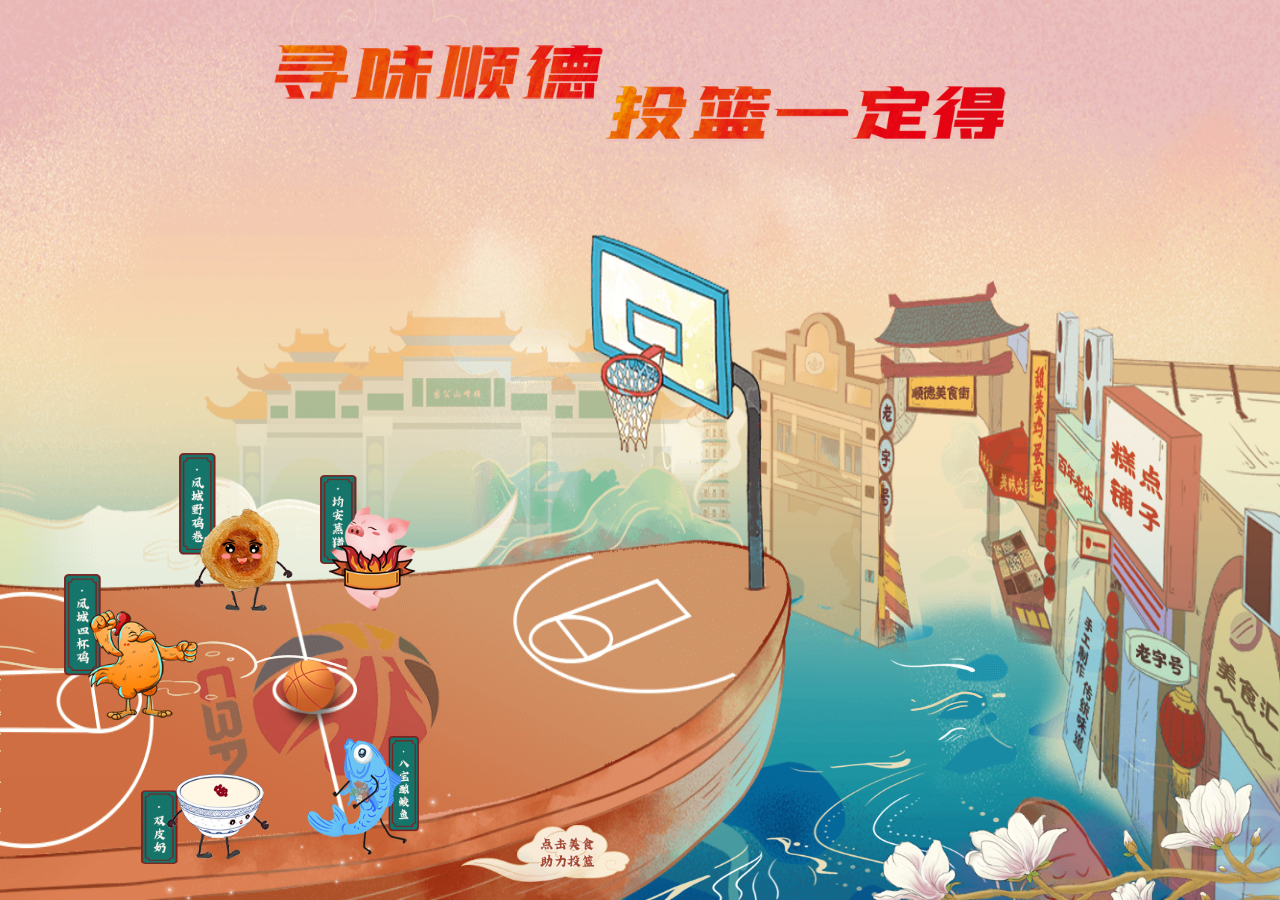
==== commit f00d004f: "7" ====
--- a/index.html
+++ b/index.html
@@ -216,10 +216,6 @@
             //         }
             //     }
             // },
-            // curFoodData:function (){
-            //     console.log("this.curFoodIndex",this.curFoodIndex,this.pageData[this.curFoodIndex]);
-            //     return this.pageData[this.curFoodIndex];
-            // }
         },
         watch:{
             curFoodIndex:function (newValue,oldvalue){
